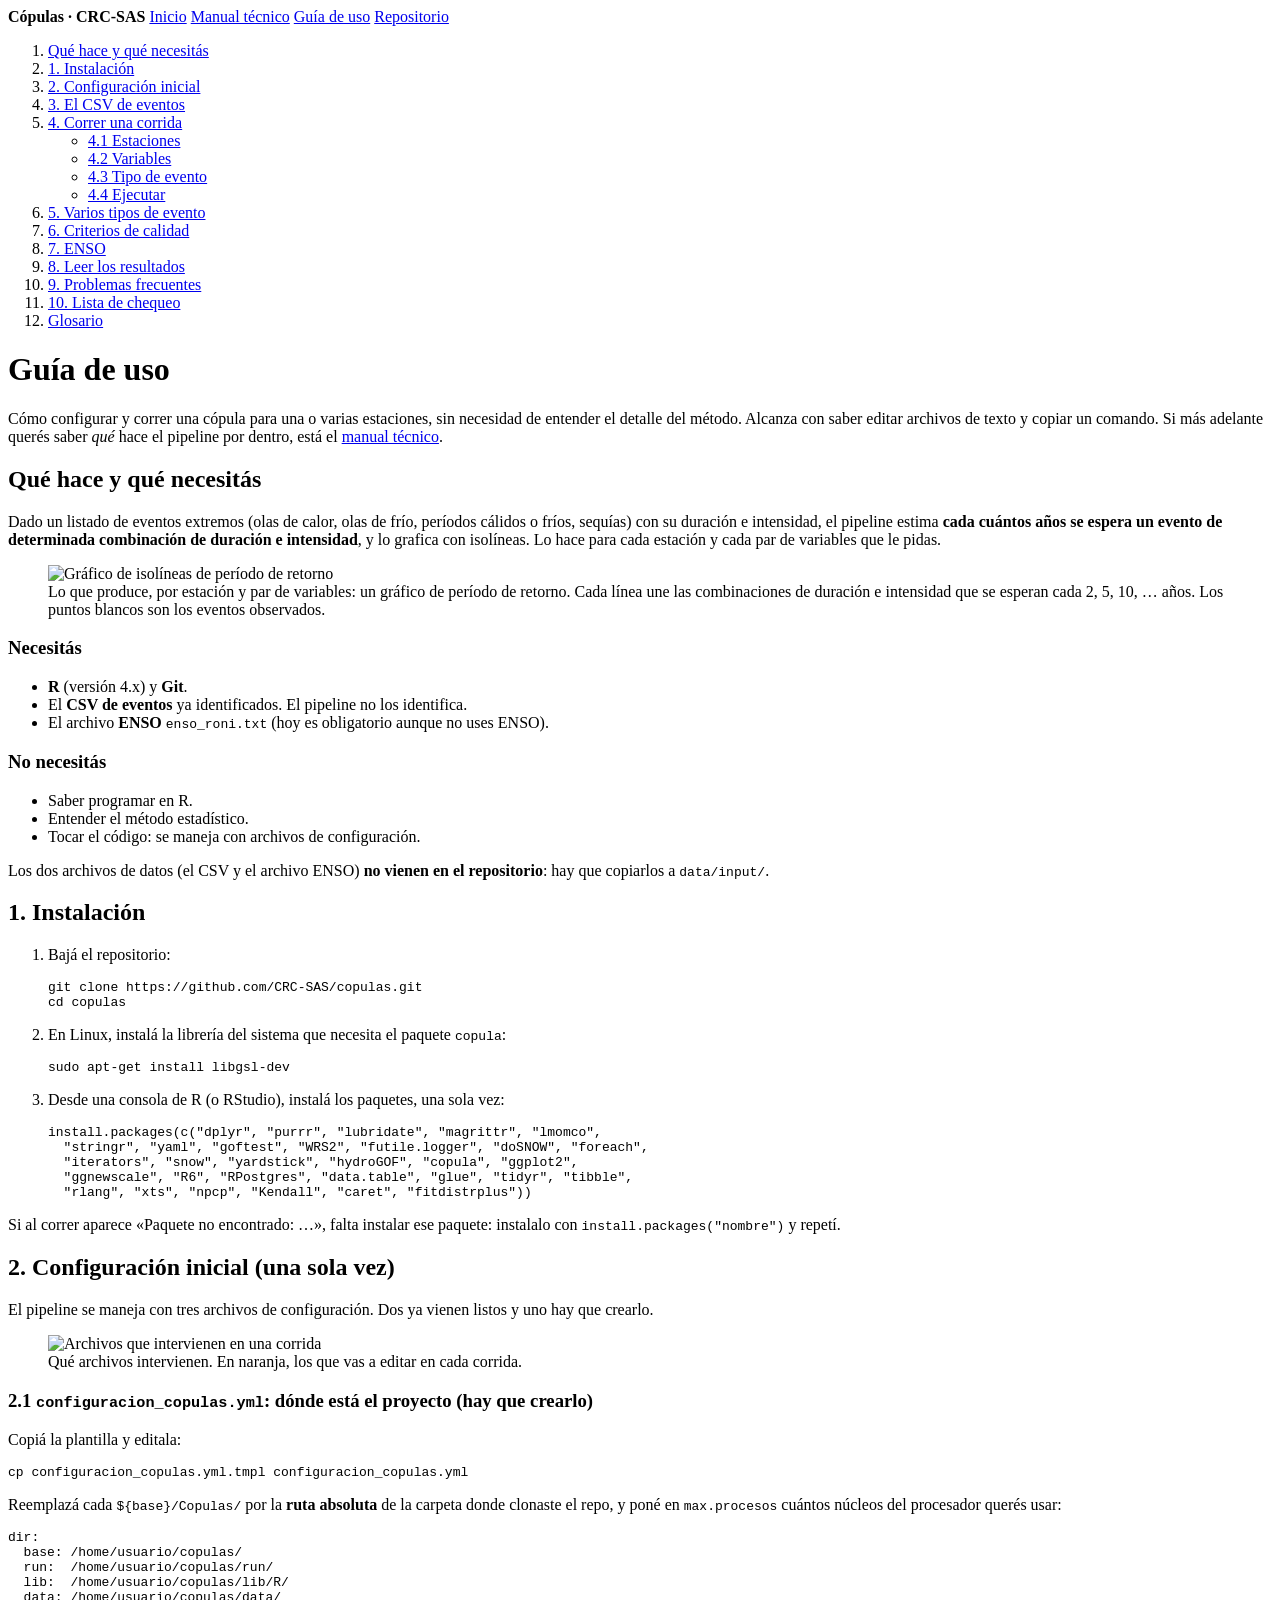
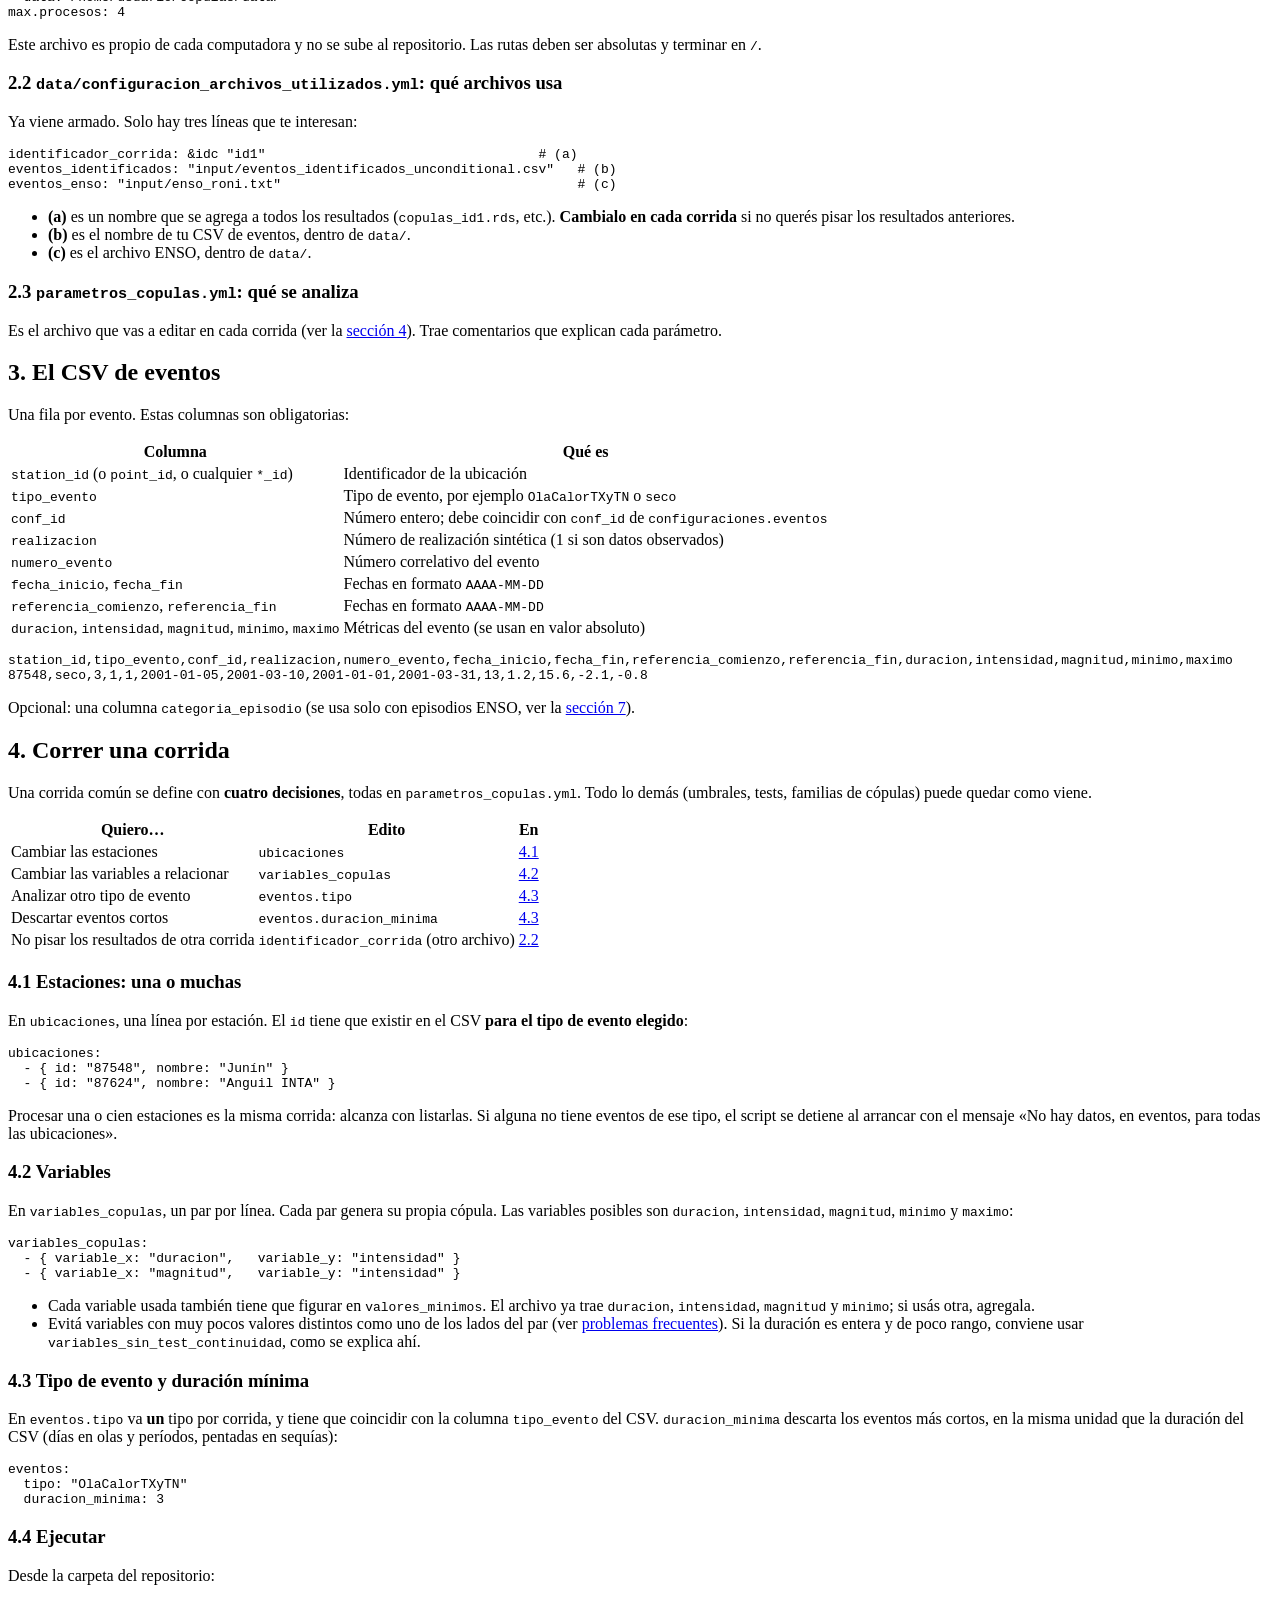
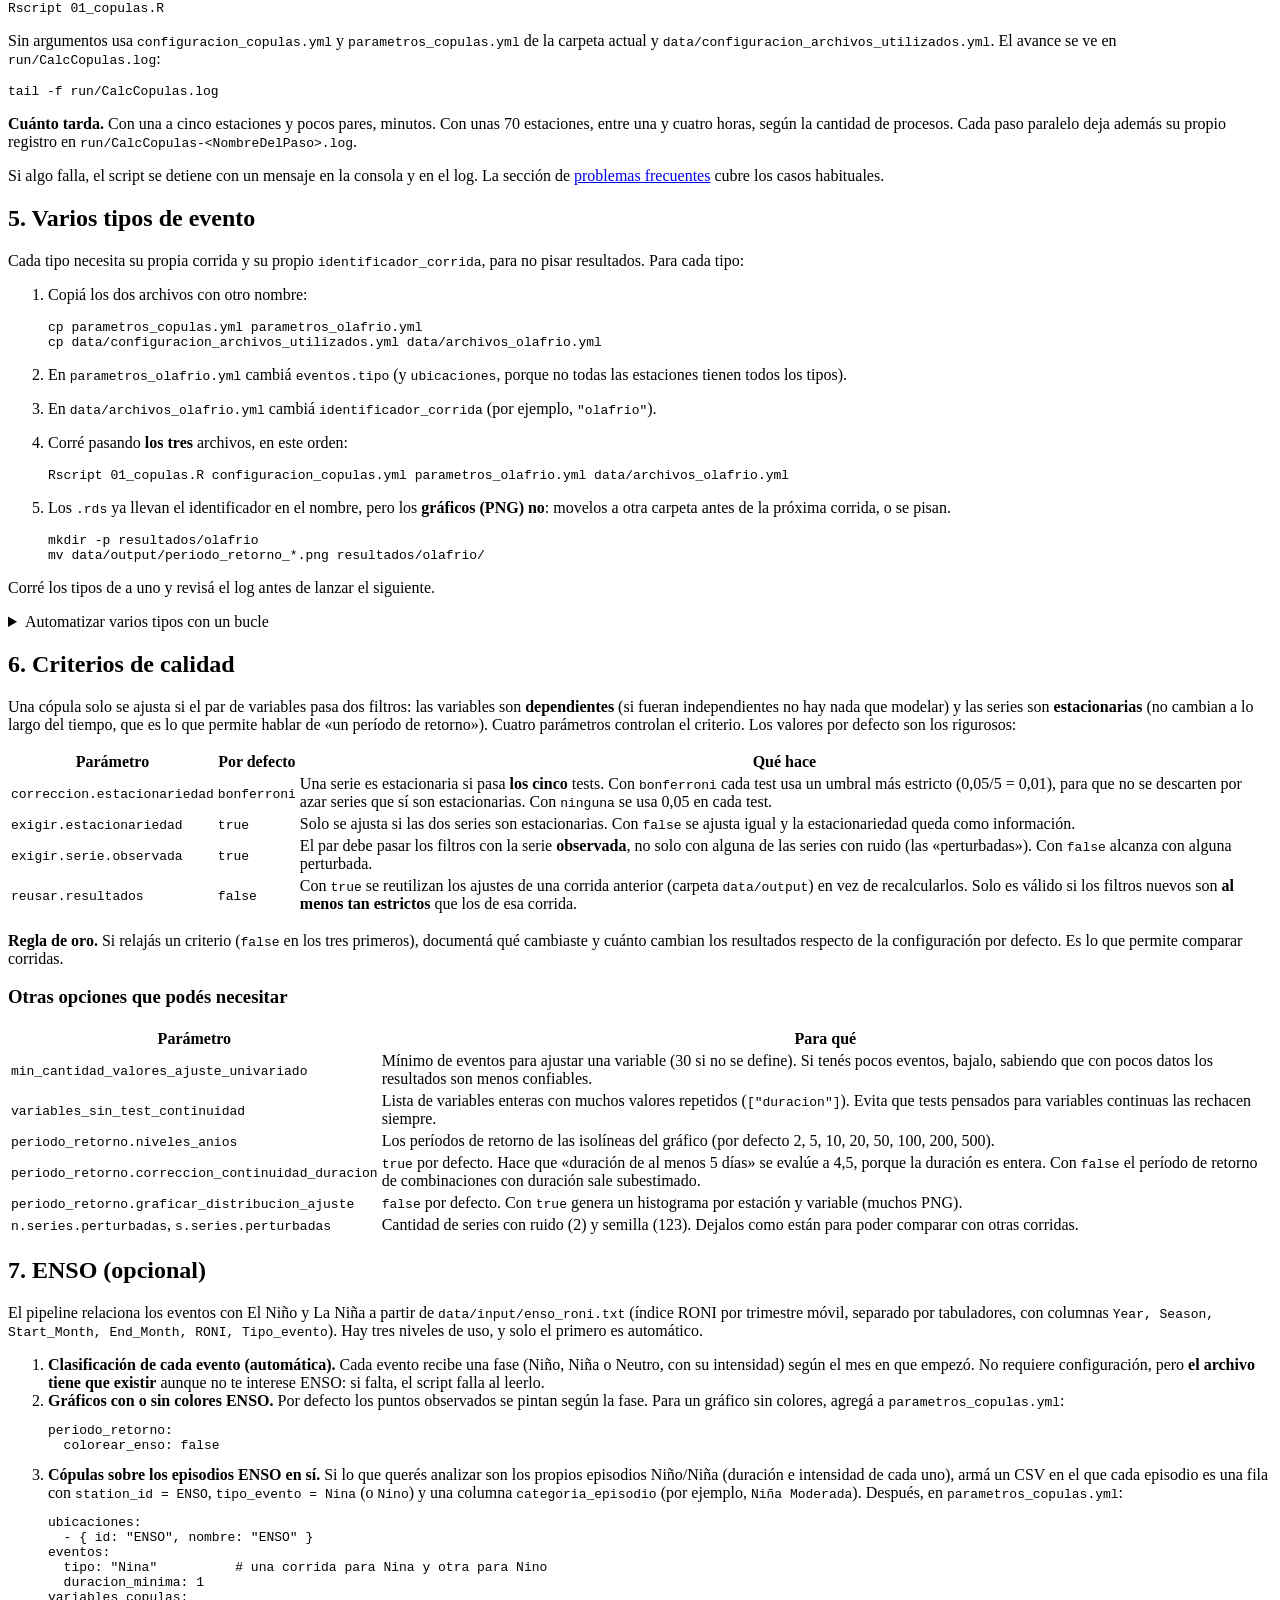
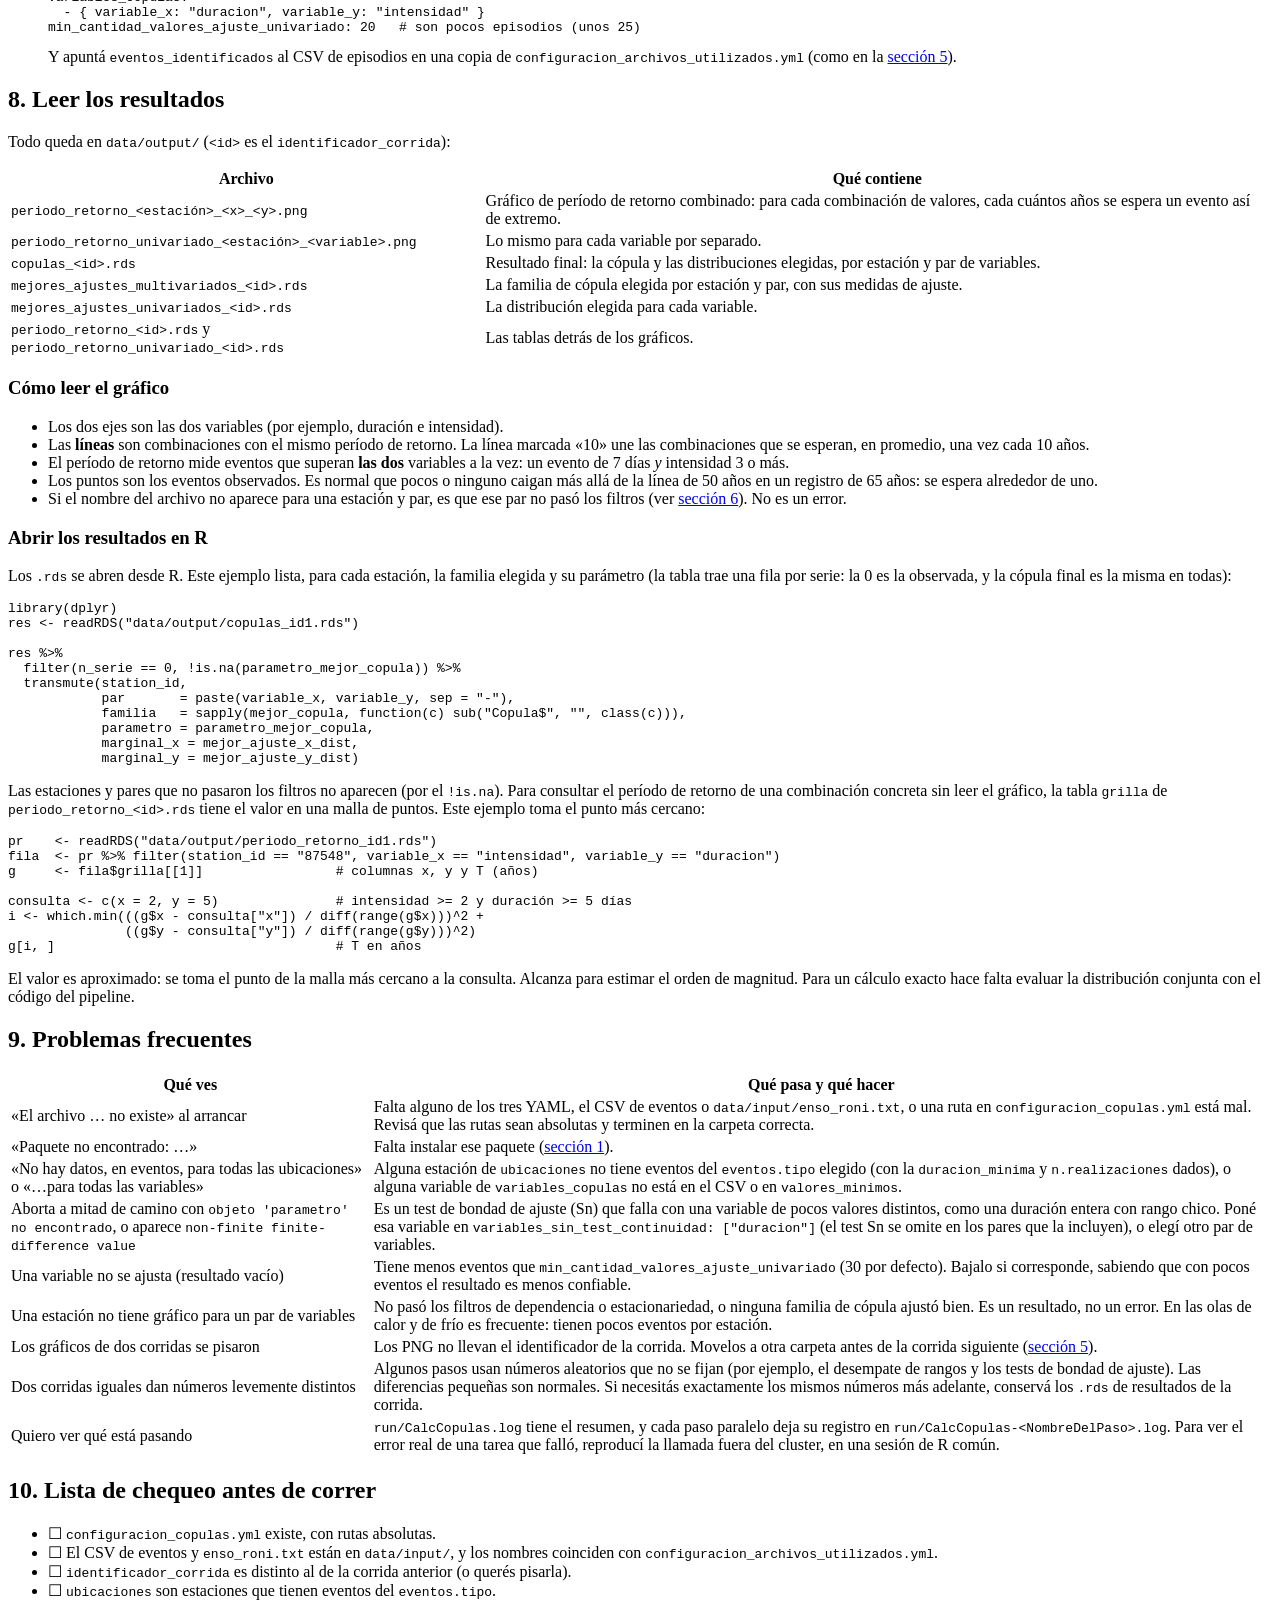
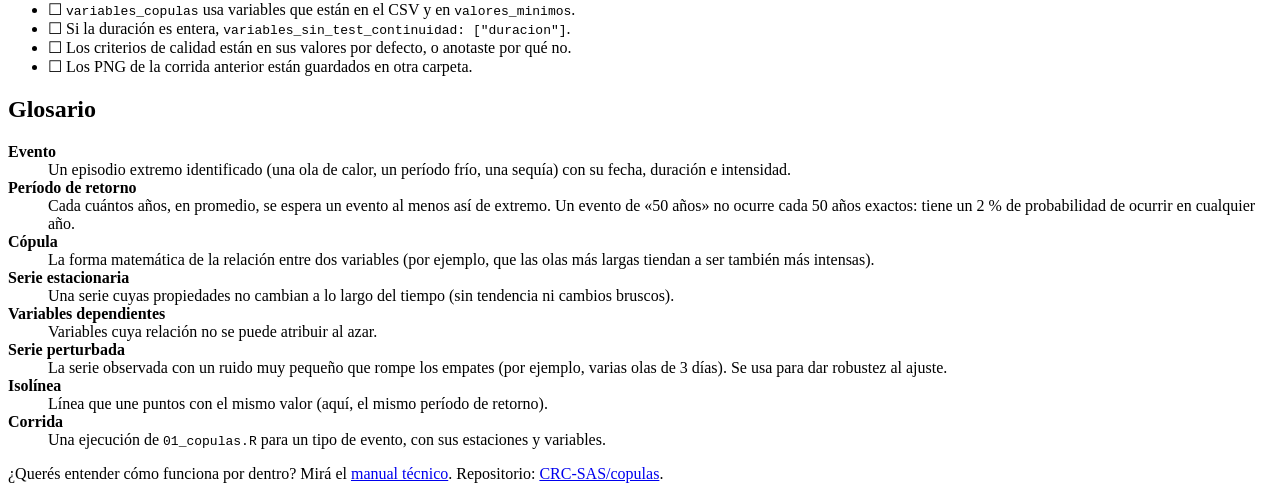
==== docs/guia_de_uso.html @ 508afa15 "docs: guia de uso para configurar y correr una copula Co-Authored-By: Claude Sonnet 5.5 <noreply@ant" ====
<!doctype html>
<html lang="es">
<head>
<meta charset="utf-8">
<meta name="viewport" content="width=device-width, initial-scale=1">
<title>Guía de uso · Cópulas para eventos extremos</title>
<link rel="stylesheet" href="assets/estilo.css">
</head>
<body>
<header class="barra"><nav>
  <strong>Cópulas · CRC-SAS</strong>
  <a href="index.html">Inicio</a>
  <a href="manual_tecnico.html">Manual técnico</a>
  <a class="activo" href="guia_de_uso.html">Guía de uso</a>
  <a href="https://github.com/CRC-SAS/copulas">Repositorio</a>
</nav></header>

<div class="pagina">
<aside class="indice"><ol>
  <li><a href="#que-hace">Qué hace y qué necesitás</a></li>
  <li><a href="#instalar">1. Instalación</a></li>
  <li><a href="#config">2. Configuración inicial</a></li>
  <li><a href="#csv">3. El CSV de eventos</a></li>
  <li><a href="#correr">4. Correr una corrida</a>
    <ul><li><a href="#estaciones">4.1 Estaciones</a></li><li><a href="#variables">4.2 Variables</a></li><li><a href="#tipo">4.3 Tipo de evento</a></li><li><a href="#ejecutar">4.4 Ejecutar</a></li></ul></li>
  <li><a href="#varios">5. Varios tipos de evento</a></li>
  <li><a href="#rigor">6. Criterios de calidad</a></li>
  <li><a href="#enso">7. ENSO</a></li>
  <li><a href="#resultados">8. Leer los resultados</a></li>
  <li><a href="#problemas">9. Problemas frecuentes</a></li>
  <li><a href="#chequeo">10. Lista de chequeo</a></li>
  <li><a href="#glosario">Glosario</a></li>
</ol></aside>

<main>
<h1>Guía de uso</h1>
<p class="lead">Cómo configurar y correr una cópula para una o varias estaciones, sin necesidad de entender el detalle del método. Alcanza con saber editar archivos de texto y copiar un comando. Si más adelante querés saber <em>qué</em> hace el pipeline por dentro, está el <a href="manual_tecnico.html">manual técnico</a>.</p>

<h2 id="que-hace">Qué hace y qué necesitás</h2>
<p>Dado un listado de eventos extremos (olas de calor, olas de frío, períodos cálidos o fríos, sequías) con su duración e intensidad, el pipeline estima <strong>cada cuántos años se espera un evento de determinada combinación de duración e intensidad</strong>, y lo grafica con isolíneas. Lo hace para cada estación y cada par de variables que le pidas.</p>
<figure>
  <img src="assets/img/caso_isolineas_calor.png" alt="Gráfico de isolíneas de período de retorno">
  <figcaption>Lo que produce, por estación y par de variables: un gráfico de período de retorno. Cada línea une las combinaciones de duración e intensidad que se esperan cada 2, 5, 10, … años. Los puntos blancos son los eventos observados.</figcaption>
</figure>

<div class="tarjetas">
  <div class="tarjeta"><h3>Necesitás</h3>
    <ul>
      <li><strong>R</strong> (versión 4.x) y <strong>Git</strong>.</li>
      <li>El <strong>CSV de eventos</strong> ya identificados. El pipeline no los identifica.</li>
      <li>El archivo <strong>ENSO</strong> <code>enso_roni.txt</code> (hoy es obligatorio aunque no uses ENSO).</li>
    </ul></div>
  <div class="tarjeta"><h3>No necesitás</h3>
    <ul>
      <li>Saber programar en R.</li>
      <li>Entender el método estadístico.</li>
      <li>Tocar el código: se maneja con archivos de configuración.</li>
    </ul></div>
</div>

<div class="nota"><p>Los dos archivos de datos (el CSV y el archivo ENSO) <strong>no vienen en el repositorio</strong>: hay que copiarlos a <code>data/input/</code>.</p></div>

<!-- ============================================================ -->
<h2 id="instalar">1. Instalación</h2>
<ol class="pasos">
  <li><p>Bajá el repositorio:</p>
<pre><code>git clone https://github.com/CRC-SAS/copulas.git
cd copulas</code></pre></li>
  <li><p>En Linux, instalá la librería del sistema que necesita el paquete <code>copula</code>:</p>
<pre><code>sudo apt-get install libgsl-dev</code></pre></li>
  <li><p>Desde una consola de R (o RStudio), instalá los paquetes, una sola vez:</p>
<pre><code>install.packages(c("dplyr", "purrr", "lubridate", "magrittr", "lmomco",
  "stringr", "yaml", "goftest", "WRS2", "futile.logger", "doSNOW", "foreach",
  "iterators", "snow", "yardstick", "hydroGOF", "copula", "ggplot2",
  "ggnewscale", "R6", "RPostgres", "data.table", "glue", "tidyr", "tibble",
  "rlang", "xts", "npcp", "Kendall", "caret", "fitdistrplus"))</code></pre></li>
</ol>
<div class="ojo"><p>Si al correr aparece «Paquete no encontrado: …», falta instalar ese paquete: instalalo con <code>install.packages("nombre")</code> y repetí.</p></div>

<!-- ============================================================ -->
<h2 id="config">2. Configuración inicial (una sola vez)</h2>
<p>El pipeline se maneja con tres archivos de configuración. Dos ya vienen listos y uno hay que crearlo.</p>
<figure>
  <img src="assets/img/configuracion_archivos.svg" alt="Archivos que intervienen en una corrida">
  <figcaption>Qué archivos intervienen. En naranja, los que vas a editar en cada corrida.</figcaption>
</figure>

<h3>2.1 <code>configuracion_copulas.yml</code>: dónde está el proyecto (hay que crearlo)</h3>
<p>Copiá la plantilla y editala:</p>
<pre><code>cp configuracion_copulas.yml.tmpl configuracion_copulas.yml</code></pre>
<p>Reemplazá cada <code>${base}/Copulas/</code> por la <strong>ruta absoluta</strong> de la carpeta donde clonaste el repo, y poné en <code>max.procesos</code> cuántos núcleos del procesador querés usar:</p>
<pre><code>dir:
  base: /home/usuario/copulas/
  run:  /home/usuario/copulas/run/
  lib:  /home/usuario/copulas/lib/R/
  data: /home/usuario/copulas/data/
max.procesos: 4</code></pre>
<p>Este archivo es propio de cada computadora y no se sube al repositorio. Las rutas deben ser absolutas y terminar en <code>/</code>.</p>

<h3>2.2 <code>data/configuracion_archivos_utilizados.yml</code>: qué archivos usa</h3>
<p>Ya viene armado. Solo hay tres líneas que te interesan:</p>
<pre><code>identificador_corrida: &amp;idc "id1"                                   # (a)
eventos_identificados: "input/eventos_identificados_unconditional.csv"   # (b)
eventos_enso: "input/enso_roni.txt"                                      # (c)</code></pre>
<ul>
  <li><strong>(a)</strong> es un nombre que se agrega a todos los resultados (<code>copulas_id1.rds</code>, etc.). <strong>Cambialo en cada corrida</strong> si no querés pisar los resultados anteriores.</li>
  <li><strong>(b)</strong> es el nombre de tu CSV de eventos, dentro de <code>data/</code>.</li>
  <li><strong>(c)</strong> es el archivo ENSO, dentro de <code>data/</code>.</li>
</ul>

<h3>2.3 <code>parametros_copulas.yml</code>: qué se analiza</h3>
<p>Es el archivo que vas a editar en cada corrida (ver la <a href="#correr">sección 4</a>). Trae comentarios que explican cada parámetro.</p>

<!-- ============================================================ -->
<h2 id="csv">3. El CSV de eventos</h2>
<p>Una fila por evento. Estas columnas son obligatorias:</p>
<table>
<tr><th>Columna</th><th>Qué es</th></tr>
<tr><td><code>station_id</code> (o <code>point_id</code>, o cualquier <code>*_id</code>)</td><td>Identificador de la ubicación</td></tr>
<tr><td><code>tipo_evento</code></td><td>Tipo de evento, por ejemplo <code>OlaCalorTXyTN</code> o <code>seco</code></td></tr>
<tr><td><code>conf_id</code></td><td>Número entero; debe coincidir con <code>conf_id</code> de <code>configuraciones.eventos</code></td></tr>
<tr><td><code>realizacion</code></td><td>Número de realización sintética (1 si son datos observados)</td></tr>
<tr><td><code>numero_evento</code></td><td>Número correlativo del evento</td></tr>
<tr><td><code>fecha_inicio</code>, <code>fecha_fin</code></td><td>Fechas en formato <code>AAAA-MM-DD</code></td></tr>
<tr><td><code>referencia_comienzo</code>, <code>referencia_fin</code></td><td>Fechas en formato <code>AAAA-MM-DD</code></td></tr>
<tr><td><code>duracion</code>, <code>intensidad</code>, <code>magnitud</code>, <code>minimo</code>, <code>maximo</code></td><td>Métricas del evento (se usan en valor absoluto)</td></tr>
</table>
<pre><code>station_id,tipo_evento,conf_id,realizacion,numero_evento,fecha_inicio,fecha_fin,referencia_comienzo,referencia_fin,duracion,intensidad,magnitud,minimo,maximo
87548,seco,3,1,1,2001-01-05,2001-03-10,2001-01-01,2001-03-31,13,1.2,15.6,-2.1,-0.8</code></pre>
<p>Opcional: una columna <code>categoria_episodio</code> (se usa solo con episodios ENSO, ver la <a href="#enso">sección 7</a>).</p>

<!-- ============================================================ -->
<h2 id="correr">4. Correr una corrida</h2>
<p>Una corrida común se define con <strong>cuatro decisiones</strong>, todas en <code>parametros_copulas.yml</code>. Todo lo demás (umbrales, tests, familias de cópulas) puede quedar como viene.</p>
<table>
<tr><th>Quiero…</th><th>Edito</th><th>En</th></tr>
<tr><td>Cambiar las estaciones</td><td><code>ubicaciones</code></td><td><a href="#estaciones">4.1</a></td></tr>
<tr><td>Cambiar las variables a relacionar</td><td><code>variables_copulas</code></td><td><a href="#variables">4.2</a></td></tr>
<tr><td>Analizar otro tipo de evento</td><td><code>eventos.tipo</code></td><td><a href="#tipo">4.3</a></td></tr>
<tr><td>Descartar eventos cortos</td><td><code>eventos.duracion_minima</code></td><td><a href="#tipo">4.3</a></td></tr>
<tr><td>No pisar los resultados de otra corrida</td><td><code>identificador_corrida</code> (otro archivo)</td><td><a href="#config">2.2</a></td></tr>
</table>

<h3 id="estaciones">4.1 Estaciones: una o muchas</h3>
<p>En <code>ubicaciones</code>, una línea por estación. El <code>id</code> tiene que existir en el CSV <strong>para el tipo de evento elegido</strong>:</p>
<pre><code>ubicaciones:
  - { id: "87548", nombre: "Junín" }
  - { id: "87624", nombre: "Anguil INTA" }</code></pre>
<p>Procesar una o cien estaciones es la misma corrida: alcanza con listarlas. Si alguna no tiene eventos de ese tipo, el script se detiene al arrancar con el mensaje «No hay datos, en eventos, para todas las ubicaciones».</p>

<h3 id="variables">4.2 Variables</h3>
<p>En <code>variables_copulas</code>, un par por línea. Cada par genera su propia cópula. Las variables posibles son <code>duracion</code>, <code>intensidad</code>, <code>magnitud</code>, <code>minimo</code> y <code>maximo</code>:</p>
<pre><code>variables_copulas:
  - { variable_x: "duracion",   variable_y: "intensidad" }
  - { variable_x: "magnitud",   variable_y: "intensidad" }</code></pre>
<ul>
  <li>Cada variable usada también tiene que figurar en <code>valores_minimos</code>. El archivo ya trae <code>duracion</code>, <code>intensidad</code>, <code>magnitud</code> y <code>minimo</code>; si usás otra, agregala.</li>
  <li>Evitá variables con muy pocos valores distintos como uno de los lados del par (ver <a href="#problemas">problemas frecuentes</a>). Si la duración es entera y de poco rango, conviene usar <code>variables_sin_test_continuidad</code>, como se explica ahí.</li>
</ul>

<h3 id="tipo">4.3 Tipo de evento y duración mínima</h3>
<p>En <code>eventos.tipo</code> va <strong>un</strong> tipo por corrida, y tiene que coincidir con la columna <code>tipo_evento</code> del CSV. <code>duracion_minima</code> descarta los eventos más cortos, en la misma unidad que la duración del CSV (días en olas y períodos, pentadas en sequías):</p>
<pre><code>eventos:
  tipo: "OlaCalorTXyTN"
  duracion_minima: 3</code></pre>

<h3 id="ejecutar">4.4 Ejecutar</h3>
<p>Desde la carpeta del repositorio:</p>
<pre><code>Rscript 01_copulas.R</code></pre>
<p>Sin argumentos usa <code>configuracion_copulas.yml</code> y <code>parametros_copulas.yml</code> de la carpeta actual y <code>data/configuracion_archivos_utilizados.yml</code>. El avance se ve en <code>run/CalcCopulas.log</code>:</p>
<pre><code>tail -f run/CalcCopulas.log</code></pre>
<div class="nota"><p><strong>Cuánto tarda.</strong> Con una a cinco estaciones y pocos pares, minutos. Con unas 70 estaciones, entre una y cuatro horas, según la cantidad de procesos. Cada paso paralelo deja además su propio registro en <code>run/CalcCopulas-&lt;NombreDelPaso&gt;.log</code>.</p></div>
<p>Si algo falla, el script se detiene con un mensaje en la consola y en el log. La sección de <a href="#problemas">problemas frecuentes</a> cubre los casos habituales.</p>

<!-- ============================================================ -->
<h2 id="varios">5. Varios tipos de evento</h2>
<p>Cada tipo necesita su propia corrida y su propio <code>identificador_corrida</code>, para no pisar resultados. Para cada tipo:</p>
<ol class="pasos">
  <li><p>Copiá los dos archivos con otro nombre:</p>
<pre><code>cp parametros_copulas.yml parametros_olafrio.yml
cp data/configuracion_archivos_utilizados.yml data/archivos_olafrio.yml</code></pre></li>
  <li><p>En <code>parametros_olafrio.yml</code> cambiá <code>eventos.tipo</code> (y <code>ubicaciones</code>, porque no todas las estaciones tienen todos los tipos).</p></li>
  <li><p>En <code>data/archivos_olafrio.yml</code> cambiá <code>identificador_corrida</code> (por ejemplo, <code>"olafrio"</code>).</p></li>
  <li><p>Corré pasando <strong>los tres</strong> archivos, en este orden:</p>
<pre><code>Rscript 01_copulas.R configuracion_copulas.yml parametros_olafrio.yml data/archivos_olafrio.yml</code></pre></li>
  <li><p>Los <code>.rds</code> ya llevan el identificador en el nombre, pero los <strong>gráficos (PNG) no</strong>: movelos a otra carpeta antes de la próxima corrida, o se pisan.</p>
<pre><code>mkdir -p resultados/olafrio
mv data/output/periodo_retorno_*.png resultados/olafrio/</code></pre></li>
</ol>
<div class="ojo"><p>Corré los tipos de a uno y revisá el log antes de lanzar el siguiente.</p></div>

<details><summary>Automatizar varios tipos con un bucle</summary>
<p>Si todos los tipos usan las mismas estaciones, se puede encadenar. Este ejemplo toma <code>parametros_copulas.yml</code> como base y cambia solo el tipo y el identificador. Probalo primero con un tipo.</p>
<pre><code>for tipo in OlaCalorTXyTN OlaFrioTXyTN; do
  idc=$(echo "$tipo" | tr 'A-Z' 'a-z')
  sed "s/^  tipo: .*/  tipo: \"$tipo\"/" parametros_copulas.yml &gt; parametros_$idc.yml
  sed "s/^identificador_corrida: &amp;idc .*/identificador_corrida: \&amp;idc \"$idc\"/" \
      data/configuracion_archivos_utilizados.yml &gt; data/archivos_$idc.yml
  Rscript 01_copulas.R configuracion_copulas.yml parametros_$idc.yml data/archivos_$idc.yml
  mkdir -p resultados/$idc
  mv data/output/periodo_retorno_*.png resultados/$idc/
done</code></pre>
</details>

<!-- ============================================================ -->
<h2 id="rigor">6. Criterios de calidad</h2>
<p>Una cópula solo se ajusta si el par de variables pasa dos filtros: las variables son <strong>dependientes</strong> (si fueran independientes no hay nada que modelar) y las series son <strong>estacionarias</strong> (no cambian a lo largo del tiempo, que es lo que permite hablar de «un período de retorno»). Cuatro parámetros controlan el criterio. Los valores por defecto son los rigurosos:</p>
<table>
<tr><th>Parámetro</th><th>Por defecto</th><th>Qué hace</th></tr>
<tr><td><code>correccion.estacionariedad</code></td><td><code>bonferroni</code></td><td>Una serie es estacionaria si pasa <strong>los cinco</strong> tests. Con <code>bonferroni</code> cada test usa un umbral más estricto (0,05/5 = 0,01), para que no se descarten por azar series que sí son estacionarias. Con <code>ninguna</code> se usa 0,05 en cada test.</td></tr>
<tr><td><code>exigir.estacionariedad</code></td><td><code>true</code></td><td>Solo se ajusta si las dos series son estacionarias. Con <code>false</code> se ajusta igual y la estacionariedad queda como información.</td></tr>
<tr><td><code>exigir.serie.observada</code></td><td><code>true</code></td><td>El par debe pasar los filtros con la serie <strong>observada</strong>, no solo con alguna de las series con ruido (las «perturbadas»). Con <code>false</code> alcanza con alguna perturbada.</td></tr>
<tr><td><code>reusar.resultados</code></td><td><code>false</code></td><td>Con <code>true</code> se reutilizan los ajustes de una corrida anterior (carpeta <code>data/output</code>) en vez de recalcularlos. Solo es válido si los filtros nuevos son <strong>al menos tan estrictos</strong> que los de esa corrida.</td></tr>
</table>
<div class="ojo"><p><strong>Regla de oro.</strong> Si relajás un criterio (<code>false</code> en los tres primeros), documentá qué cambiaste y cuánto cambian los resultados respecto de la configuración por defecto. Es lo que permite comparar corridas.</p></div>

<h3>Otras opciones que podés necesitar</h3>
<table>
<tr><th>Parámetro</th><th>Para qué</th></tr>
<tr><td><code>min_cantidad_valores_ajuste_univariado</code></td><td>Mínimo de eventos para ajustar una variable (30 si no se define). Si tenés pocos eventos, bajalo, sabiendo que con pocos datos los resultados son menos confiables.</td></tr>
<tr><td><code>variables_sin_test_continuidad</code></td><td>Lista de variables enteras con muchos valores repetidos (<code>["duracion"]</code>). Evita que tests pensados para variables continuas las rechacen siempre.</td></tr>
<tr><td><code>periodo_retorno.niveles_anios</code></td><td>Los períodos de retorno de las isolíneas del gráfico (por defecto 2, 5, 10, 20, 50, 100, 200, 500).</td></tr>
<tr><td><code>periodo_retorno.correccion_continuidad_duracion</code></td><td><code>true</code> por defecto. Hace que «duración de al menos 5 días» se evalúe a 4,5, porque la duración es entera. Con <code>false</code> el período de retorno de combinaciones con duración sale subestimado.</td></tr>
<tr><td><code>periodo_retorno.graficar_distribucion_ajuste</code></td><td><code>false</code> por defecto. Con <code>true</code> genera un histograma por estación y variable (muchos PNG).</td></tr>
<tr><td><code>n.series.perturbadas</code>, <code>s.series.perturbadas</code></td><td>Cantidad de series con ruido (2) y semilla (123). Dejalos como están para poder comparar con otras corridas.</td></tr>
</table>

<!-- ============================================================ -->
<h2 id="enso">7. ENSO (opcional)</h2>
<p>El pipeline relaciona los eventos con El Niño y La Niña a partir de <code>data/input/enso_roni.txt</code> (índice RONI por trimestre móvil, separado por tabuladores, con columnas <code>Year, Season, Start_Month, End_Month, RONI, Tipo_evento</code>). Hay tres niveles de uso, y solo el primero es automático.</p>
<ol>
  <li><strong>Clasificación de cada evento (automática).</strong> Cada evento recibe una fase (Niño, Niña o Neutro, con su intensidad) según el mes en que empezó. No requiere configuración, pero <strong>el archivo tiene que existir</strong> aunque no te interese ENSO: si falta, el script falla al leerlo.</li>
  <li><strong>Gráficos con o sin colores ENSO.</strong> Por defecto los puntos observados se pintan según la fase. Para un gráfico sin colores, agregá a <code>parametros_copulas.yml</code>:
<pre><code>periodo_retorno:
  colorear_enso: false</code></pre></li>
  <li><strong>Cópulas sobre los episodios ENSO en sí.</strong> Si lo que querés analizar son los propios episodios Niño/Niña (duración e intensidad de cada uno), armá un CSV en el que cada episodio es una fila con <code>station_id = ENSO</code>, <code>tipo_evento = Nina</code> (o <code>Nino</code>) y una columna <code>categoria_episodio</code> (por ejemplo, <code>Niña Moderada</code>). Después, en <code>parametros_copulas.yml</code>:
<pre><code>ubicaciones:
  - { id: "ENSO", nombre: "ENSO" }
eventos:
  tipo: "Nina"          # una corrida para Nina y otra para Nino
  duracion_minima: 1
variables_copulas:
  - { variable_x: "duracion", variable_y: "intensidad" }
min_cantidad_valores_ajuste_univariado: 20   # son pocos episodios (unos 25)</code></pre>
  Y apuntá <code>eventos_identificados</code> al CSV de episodios en una copia de <code>configuracion_archivos_utilizados.yml</code> (como en la <a href="#varios">sección 5</a>).</li>
</ol>

<!-- ============================================================ -->
<h2 id="resultados">8. Leer los resultados</h2>
<p>Todo queda en <code>data/output/</code> (<code>&lt;id&gt;</code> es el <code>identificador_corrida</code>):</p>
<table>
<tr><th>Archivo</th><th>Qué contiene</th></tr>
<tr><td><code>periodo_retorno_&lt;estación&gt;_&lt;x&gt;_&lt;y&gt;.png</code></td><td>Gráfico de período de retorno combinado: para cada combinación de valores, cada cuántos años se espera un evento así de extremo.</td></tr>
<tr><td><code>periodo_retorno_univariado_&lt;estación&gt;_&lt;variable&gt;.png</code></td><td>Lo mismo para cada variable por separado.</td></tr>
<tr><td><code>copulas_&lt;id&gt;.rds</code></td><td>Resultado final: la cópula y las distribuciones elegidas, por estación y par de variables.</td></tr>
<tr><td><code>mejores_ajustes_multivariados_&lt;id&gt;.rds</code></td><td>La familia de cópula elegida por estación y par, con sus medidas de ajuste.</td></tr>
<tr><td><code>mejores_ajustes_univariados_&lt;id&gt;.rds</code></td><td>La distribución elegida para cada variable.</td></tr>
<tr><td><code>periodo_retorno_&lt;id&gt;.rds</code> y <code>periodo_retorno_univariado_&lt;id&gt;.rds</code></td><td>Las tablas detrás de los gráficos.</td></tr>
</table>

<h3>Cómo leer el gráfico</h3>
<ul>
  <li>Los dos ejes son las dos variables (por ejemplo, duración e intensidad).</li>
  <li>Las <strong>líneas</strong> son combinaciones con el mismo período de retorno. La línea marcada «10» une las combinaciones que se esperan, en promedio, una vez cada 10 años.</li>
  <li>El período de retorno mide eventos que superan <strong>las dos</strong> variables a la vez: un evento de 7 días <em>y</em> intensidad 3 o más.</li>
  <li>Los puntos son los eventos observados. Es normal que pocos o ninguno caigan más allá de la línea de 50 años en un registro de 65 años: se espera alrededor de uno.</li>
  <li>Si el nombre del archivo no aparece para una estación y par, es que ese par no pasó los filtros (ver <a href="#rigor">sección 6</a>). No es un error.</li>
</ul>

<h3>Abrir los resultados en R</h3>
<p>Los <code>.rds</code> se abren desde R. Este ejemplo lista, para cada estación, la familia elegida y su parámetro (la tabla trae una fila por serie: la 0 es la observada, y la cópula final es la misma en todas):</p>
<pre><code>library(dplyr)
res &lt;- readRDS("data/output/copulas_id1.rds")

res %&gt;%
  filter(n_serie == 0, !is.na(parametro_mejor_copula)) %&gt;%
  transmute(station_id,
            par       = paste(variable_x, variable_y, sep = "-"),
            familia   = sapply(mejor_copula, function(c) sub("Copula$", "", class(c))),
            parametro = parametro_mejor_copula,
            marginal_x = mejor_ajuste_x_dist,
            marginal_y = mejor_ajuste_y_dist)</code></pre>
<p>Las estaciones y pares que no pasaron los filtros no aparecen (por el <code>!is.na</code>). Para consultar el período de retorno de una combinación concreta sin leer el gráfico, la tabla <code>grilla</code> de <code>periodo_retorno_&lt;id&gt;.rds</code> tiene el valor en una malla de puntos. Este ejemplo toma el punto más cercano:</p>
<pre><code>pr    &lt;- readRDS("data/output/periodo_retorno_id1.rds")
fila  &lt;- pr %&gt;% filter(station_id == "87548", variable_x == "intensidad", variable_y == "duracion")
g     &lt;- fila$grilla[[1]]                 # columnas x, y y T (años)

consulta &lt;- c(x = 2, y = 5)               # intensidad &gt;= 2 y duración &gt;= 5 días
i &lt;- which.min(((g$x - consulta["x"]) / diff(range(g$x)))^2 +
               ((g$y - consulta["y"]) / diff(range(g$y)))^2)
g[i, ]                                    # T en años</code></pre>
<div class="nota"><p>El valor es aproximado: se toma el punto de la malla más cercano a la consulta. Alcanza para estimar el orden de magnitud. Para un cálculo exacto hace falta evaluar la distribución conjunta con el código del pipeline.</p></div>

<!-- ============================================================ -->
<h2 id="problemas">9. Problemas frecuentes</h2>
<table>
<tr><th>Qué ves</th><th>Qué pasa y qué hacer</th></tr>
<tr><td>«El archivo … no existe» al arrancar</td><td>Falta alguno de los tres YAML, el CSV de eventos o <code>data/input/enso_roni.txt</code>, o una ruta en <code>configuracion_copulas.yml</code> está mal. Revisá que las rutas sean absolutas y terminen en la carpeta correcta.</td></tr>
<tr><td>«Paquete no encontrado: …»</td><td>Falta instalar ese paquete (<a href="#instalar">sección 1</a>).</td></tr>
<tr><td>«No hay datos, en eventos, para todas las ubicaciones» o «…para todas las variables»</td><td>Alguna estación de <code>ubicaciones</code> no tiene eventos del <code>eventos.tipo</code> elegido (con la <code>duracion_minima</code> y <code>n.realizaciones</code> dados), o alguna variable de <code>variables_copulas</code> no está en el CSV o en <code>valores_minimos</code>.</td></tr>
<tr><td>Aborta a mitad de camino con <code>objeto 'parametro' no encontrado</code>, o aparece <code>non-finite finite-difference value</code></td><td>Es un test de bondad de ajuste (Sn) que falla con una variable de pocos valores distintos, como una duración entera con rango chico. Poné esa variable en <code>variables_sin_test_continuidad: ["duracion"]</code> (el test Sn se omite en los pares que la incluyen), o elegí otro par de variables.</td></tr>
<tr><td>Una variable no se ajusta (resultado vacío)</td><td>Tiene menos eventos que <code>min_cantidad_valores_ajuste_univariado</code> (30 por defecto). Bajalo si corresponde, sabiendo que con pocos eventos el resultado es menos confiable.</td></tr>
<tr><td>Una estación no tiene gráfico para un par de variables</td><td>No pasó los filtros de dependencia o estacionariedad, o ninguna familia de cópula ajustó bien. Es un resultado, no un error. En las olas de calor y de frío es frecuente: tienen pocos eventos por estación.</td></tr>
<tr><td>Los gráficos de dos corridas se pisaron</td><td>Los PNG no llevan el identificador de la corrida. Movelos a otra carpeta antes de la corrida siguiente (<a href="#varios">sección 5</a>).</td></tr>
<tr><td>Dos corridas iguales dan números levemente distintos</td><td>Algunos pasos usan números aleatorios que no se fijan (por ejemplo, el desempate de rangos y los tests de bondad de ajuste). Las diferencias pequeñas son normales. Si necesitás exactamente los mismos números más adelante, conservá los <code>.rds</code> de resultados de la corrida.</td></tr>
<tr><td>Quiero ver qué está pasando</td><td><code>run/CalcCopulas.log</code> tiene el resumen, y cada paso paralelo deja su registro en <code>run/CalcCopulas-&lt;NombreDelPaso&gt;.log</code>. Para ver el error real de una tarea que falló, reproducí la llamada fuera del cluster, en una sesión de R común.</td></tr>
</table>

<!-- ============================================================ -->
<h2 id="chequeo">10. Lista de chequeo antes de correr</h2>
<ul>
  <li>☐ <code>configuracion_copulas.yml</code> existe, con rutas absolutas.</li>
  <li>☐ El CSV de eventos y <code>enso_roni.txt</code> están en <code>data/input/</code>, y los nombres coinciden con <code>configuracion_archivos_utilizados.yml</code>.</li>
  <li>☐ <code>identificador_corrida</code> es distinto al de la corrida anterior (o querés pisarla).</li>
  <li>☐ <code>ubicaciones</code> son estaciones que tienen eventos del <code>eventos.tipo</code>.</li>
  <li>☐ <code>variables_copulas</code> usa variables que están en el CSV y en <code>valores_minimos</code>.</li>
  <li>☐ Si la duración es entera, <code>variables_sin_test_continuidad: ["duracion"]</code>.</li>
  <li>☐ Los criterios de calidad están en sus valores por defecto, o anotaste por qué no.</li>
  <li>☐ Los PNG de la corrida anterior están guardados en otra carpeta.</li>
</ul>

<!-- ============================================================ -->
<h2 id="glosario">Glosario</h2>
<dl>
  <dt><strong>Evento</strong></dt><dd>Un episodio extremo identificado (una ola de calor, un período frío, una sequía) con su fecha, duración e intensidad.</dd>
  <dt><strong>Período de retorno</strong></dt><dd>Cada cuántos años, en promedio, se espera un evento al menos así de extremo. Un evento de «50 años» no ocurre cada 50 años exactos: tiene un 2 % de probabilidad de ocurrir en cualquier año.</dd>
  <dt><strong>Cópula</strong></dt><dd>La forma matemática de la relación entre dos variables (por ejemplo, que las olas más largas tiendan a ser también más intensas).</dd>
  <dt><strong>Serie estacionaria</strong></dt><dd>Una serie cuyas propiedades no cambian a lo largo del tiempo (sin tendencia ni cambios bruscos).</dd>
  <dt><strong>Variables dependientes</strong></dt><dd>Variables cuya relación no se puede atribuir al azar.</dd>
  <dt><strong>Serie perturbada</strong></dt><dd>La serie observada con un ruido muy pequeño que rompe los empates (por ejemplo, varias olas de 3 días). Se usa para dar robustez al ajuste.</dd>
  <dt><strong>Isolínea</strong></dt><dd>Línea que une puntos con el mismo valor (aquí, el mismo período de retorno).</dd>
  <dt><strong>Corrida</strong></dt><dd>Una ejecución de <code>01_copulas.R</code> para un tipo de evento, con sus estaciones y variables.</dd>
</dl>

<p class="pie">¿Querés entender cómo funciona por dentro? Mirá el <a href="manual_tecnico.html">manual técnico</a>. Repositorio: <a href="https://github.com/CRC-SAS/copulas">CRC-SAS/copulas</a>.</p>
</main>
</div>
</body>
</html>
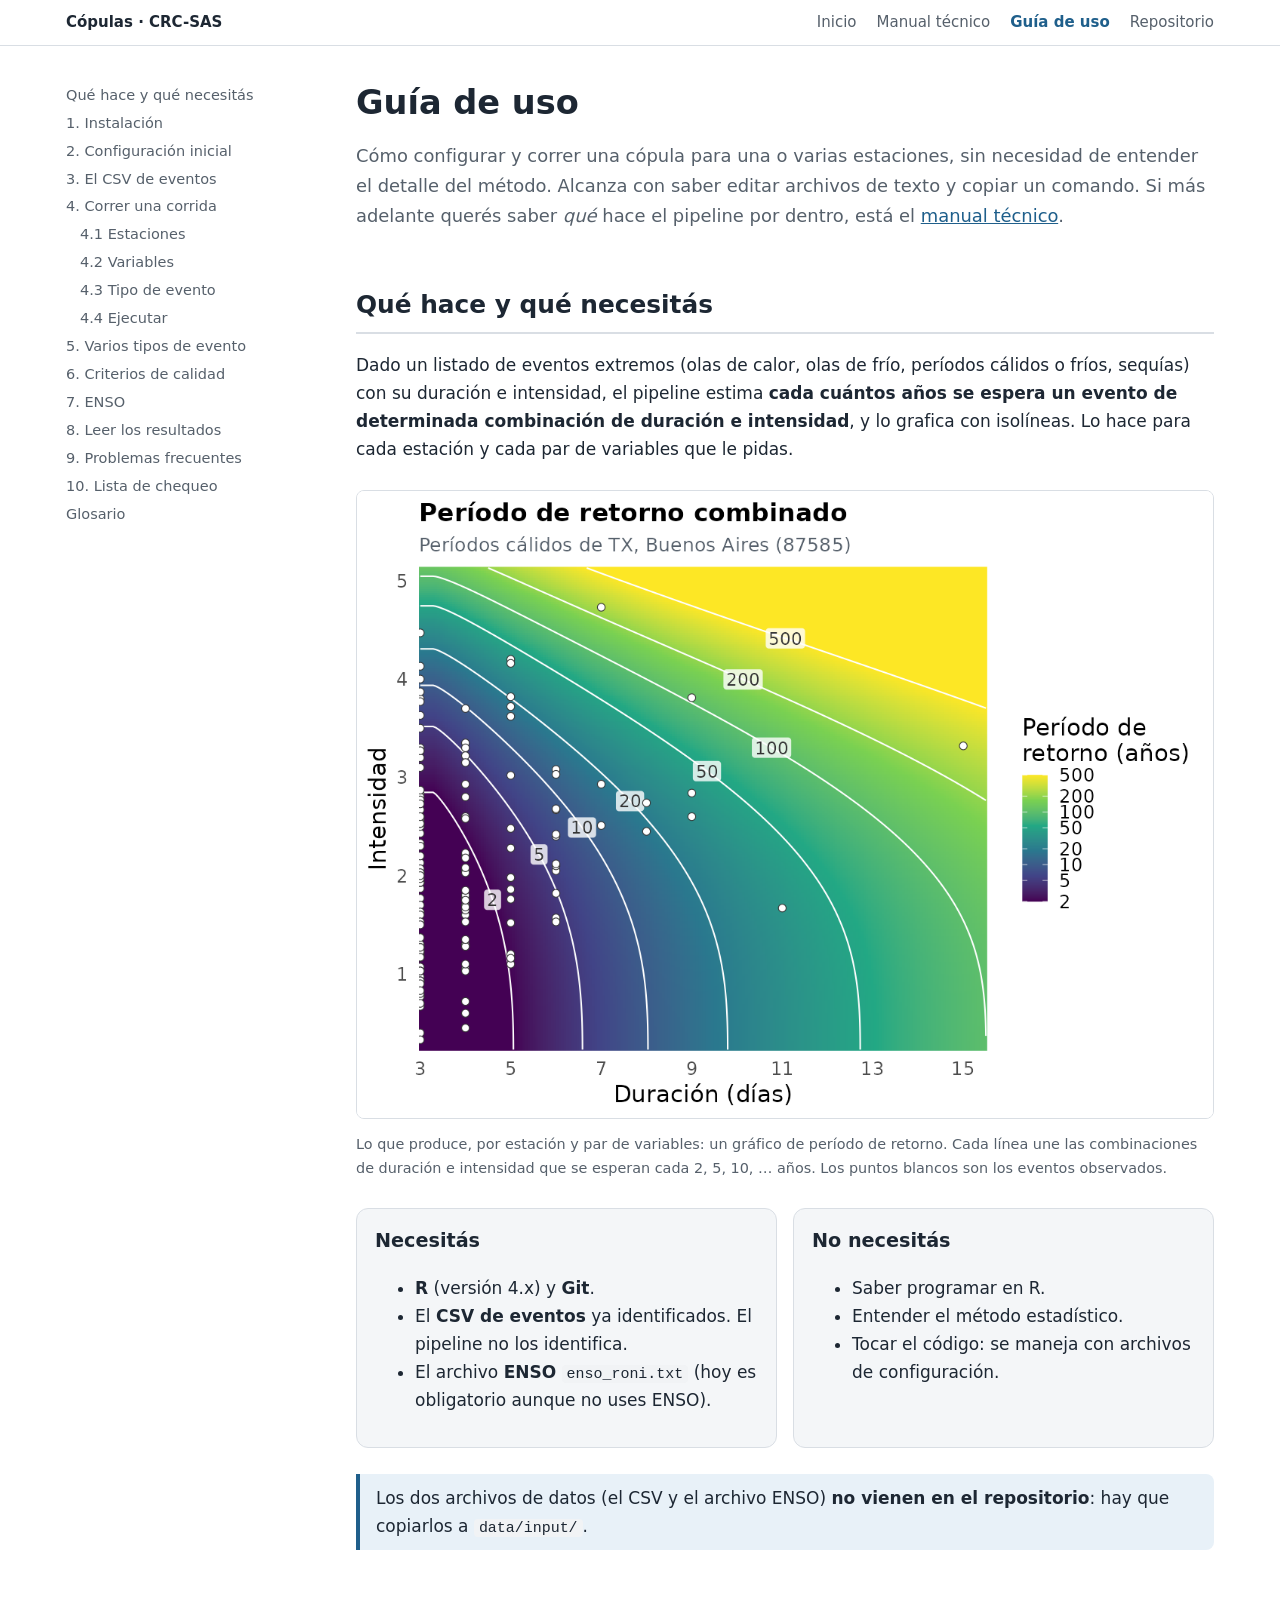
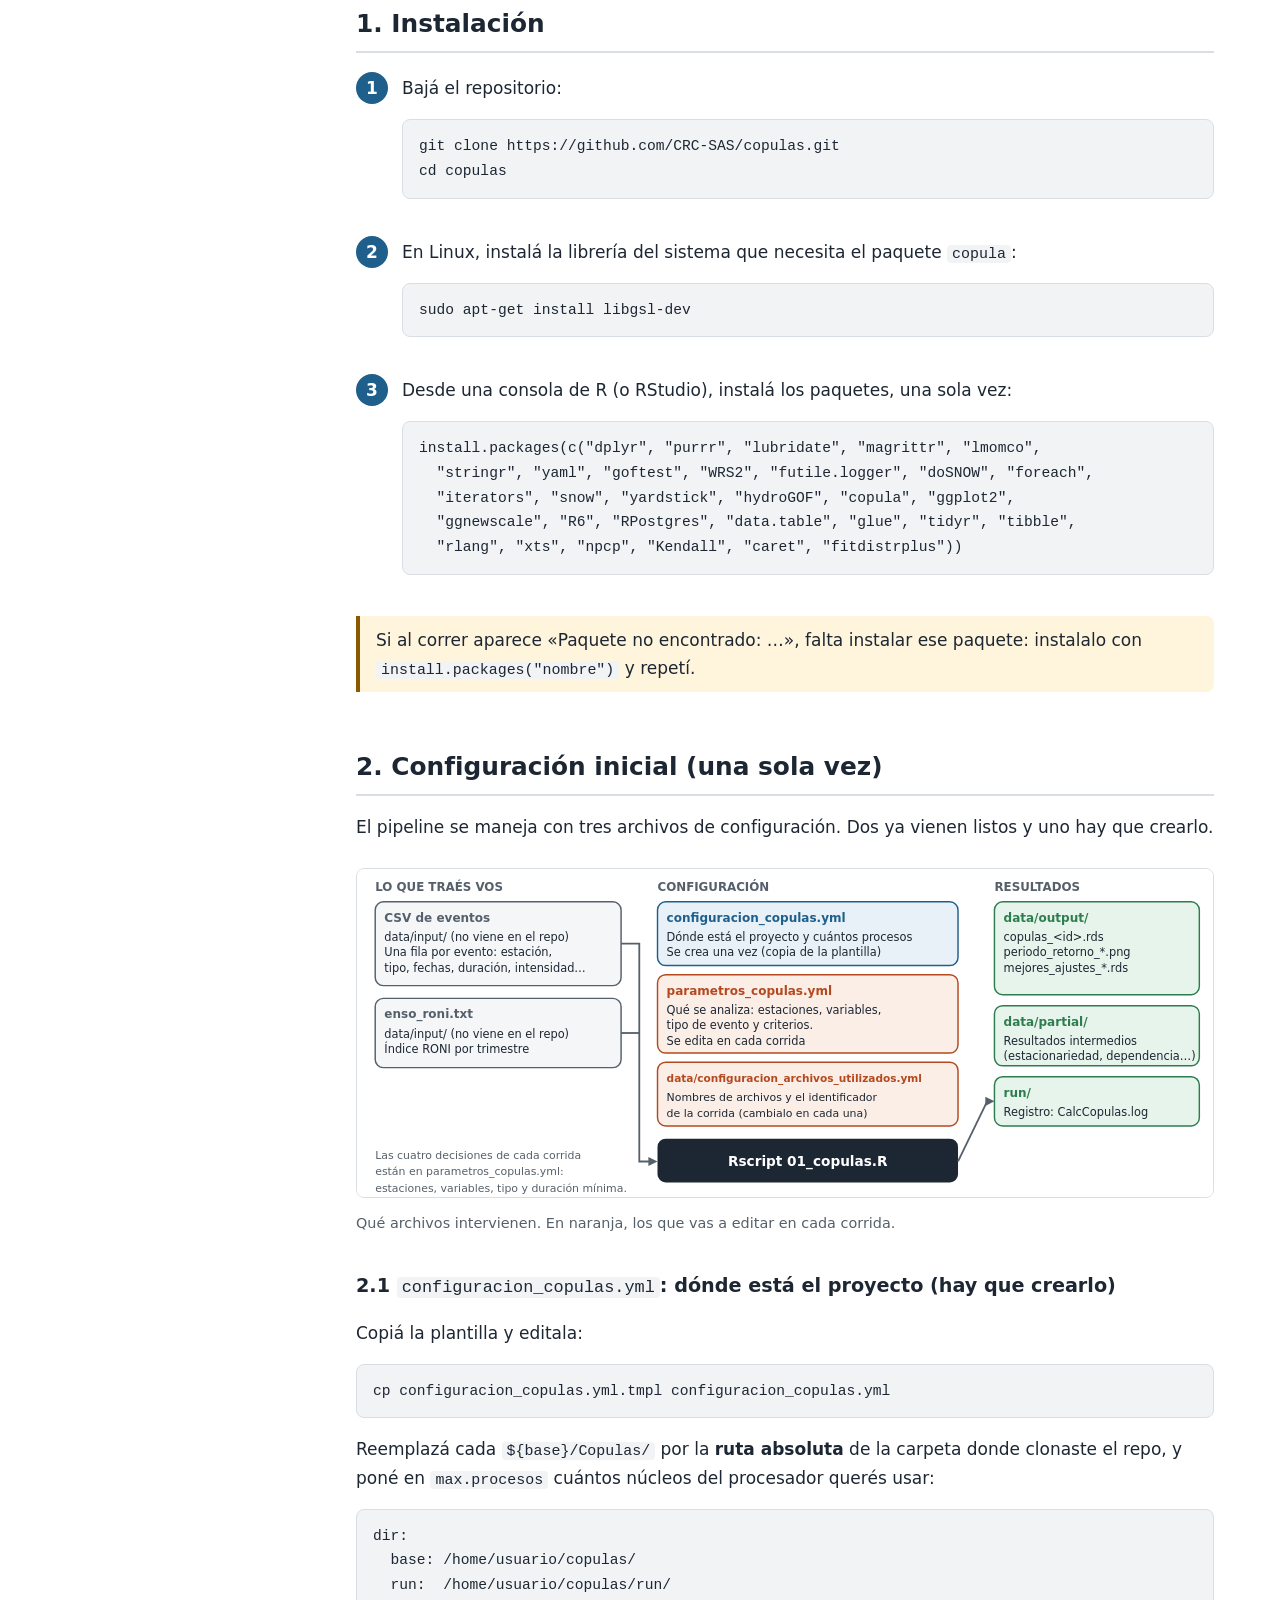
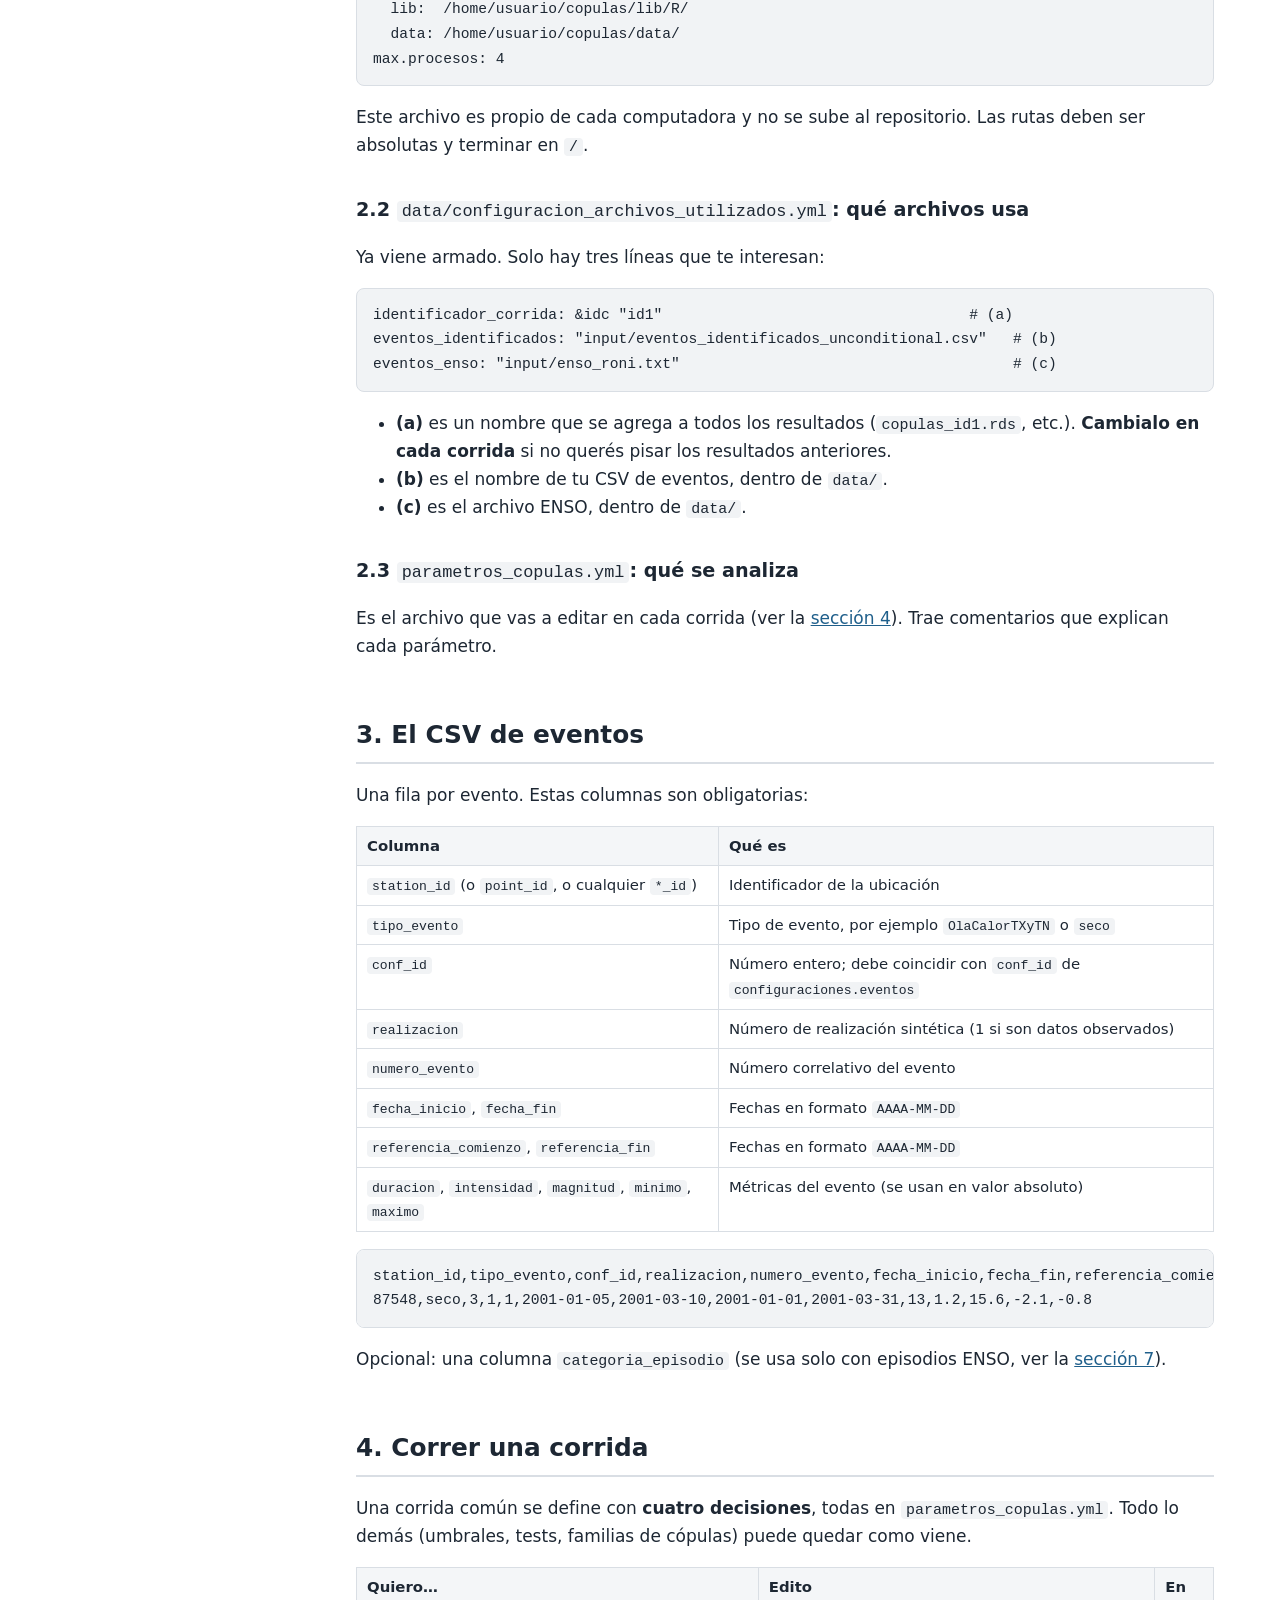
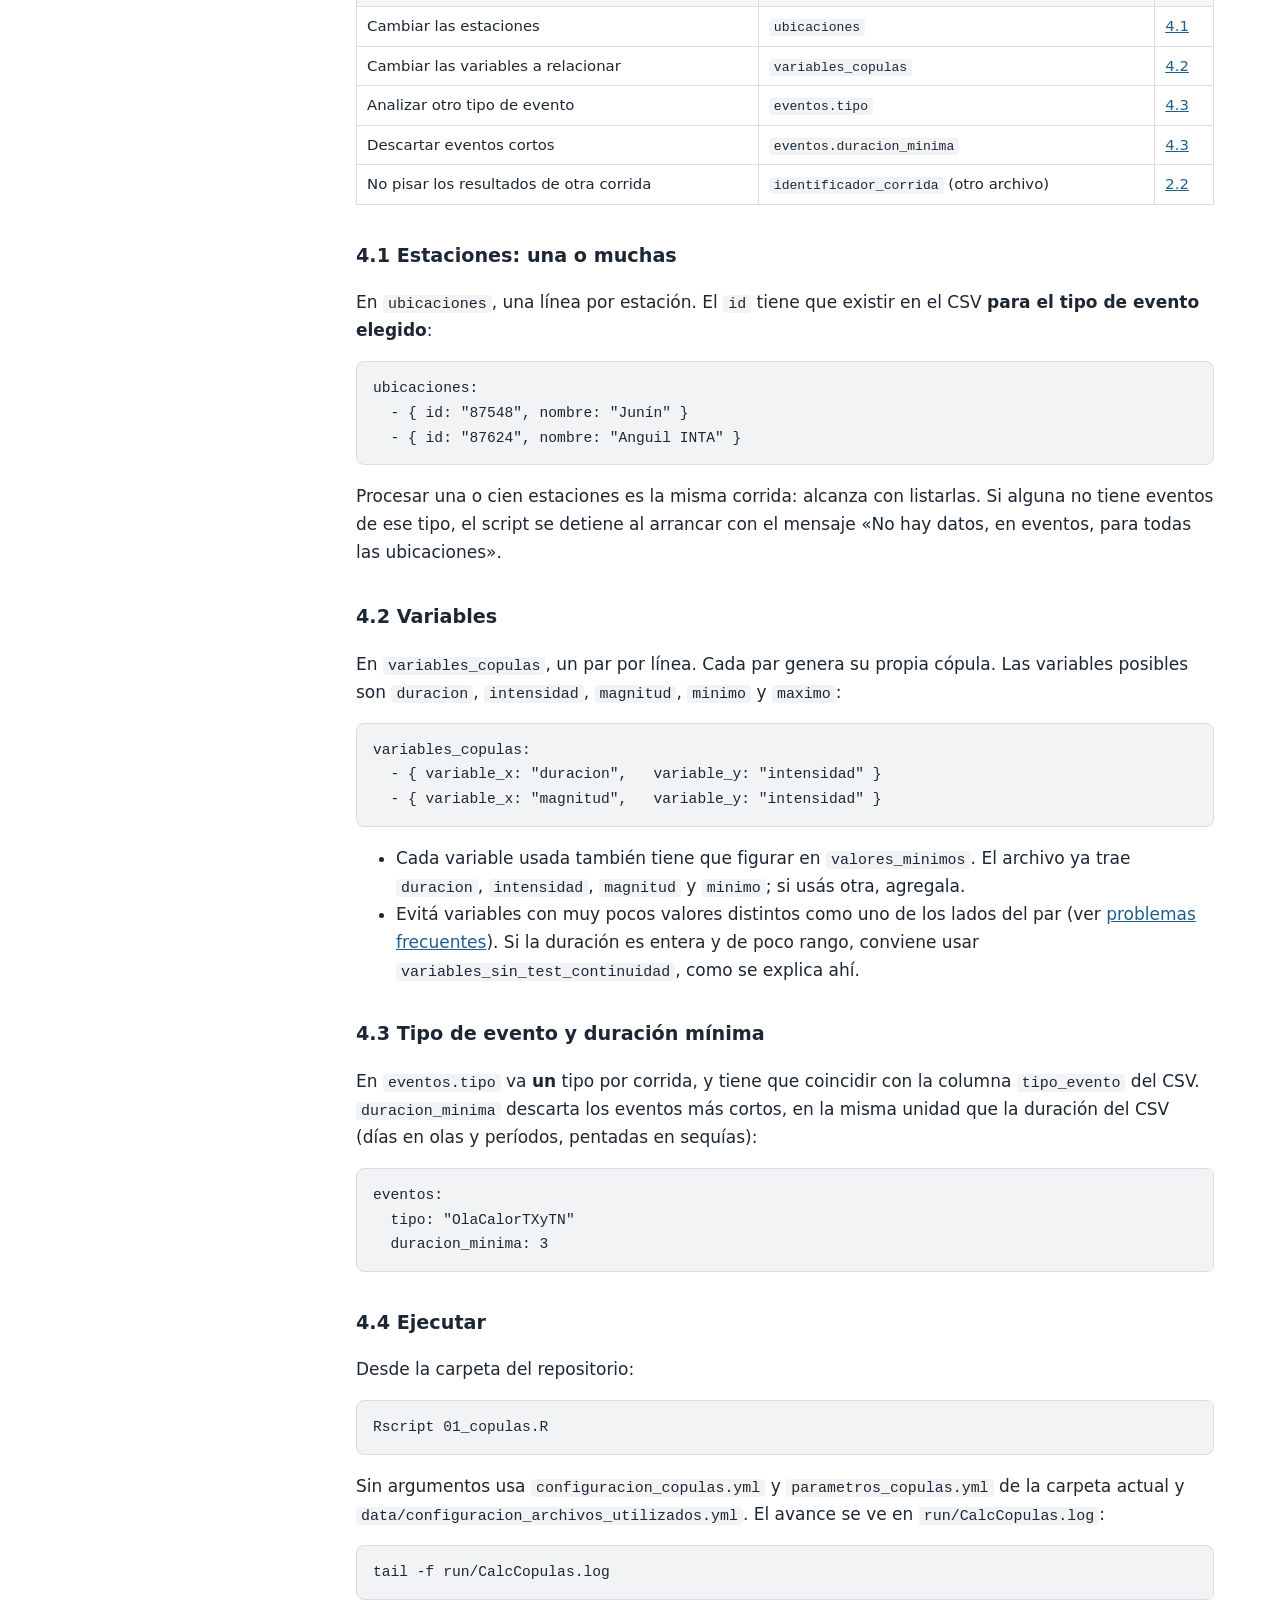
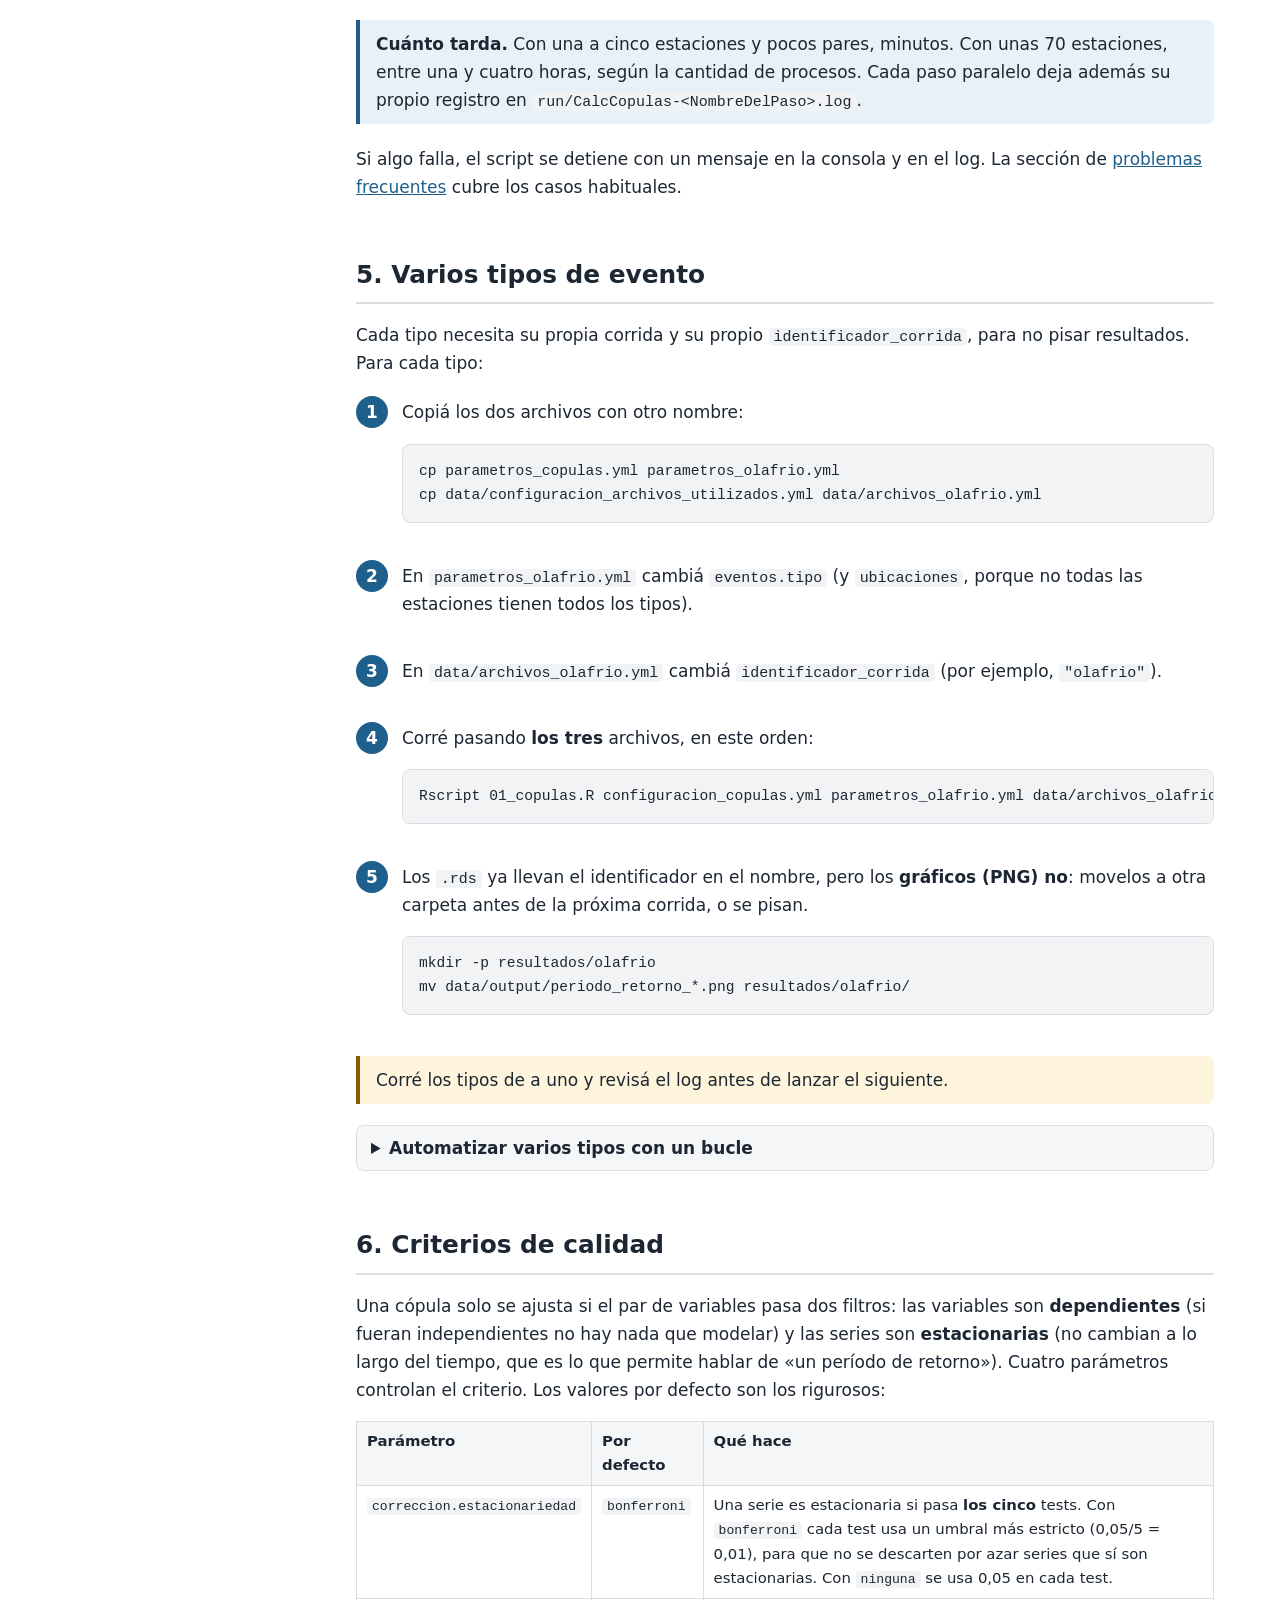
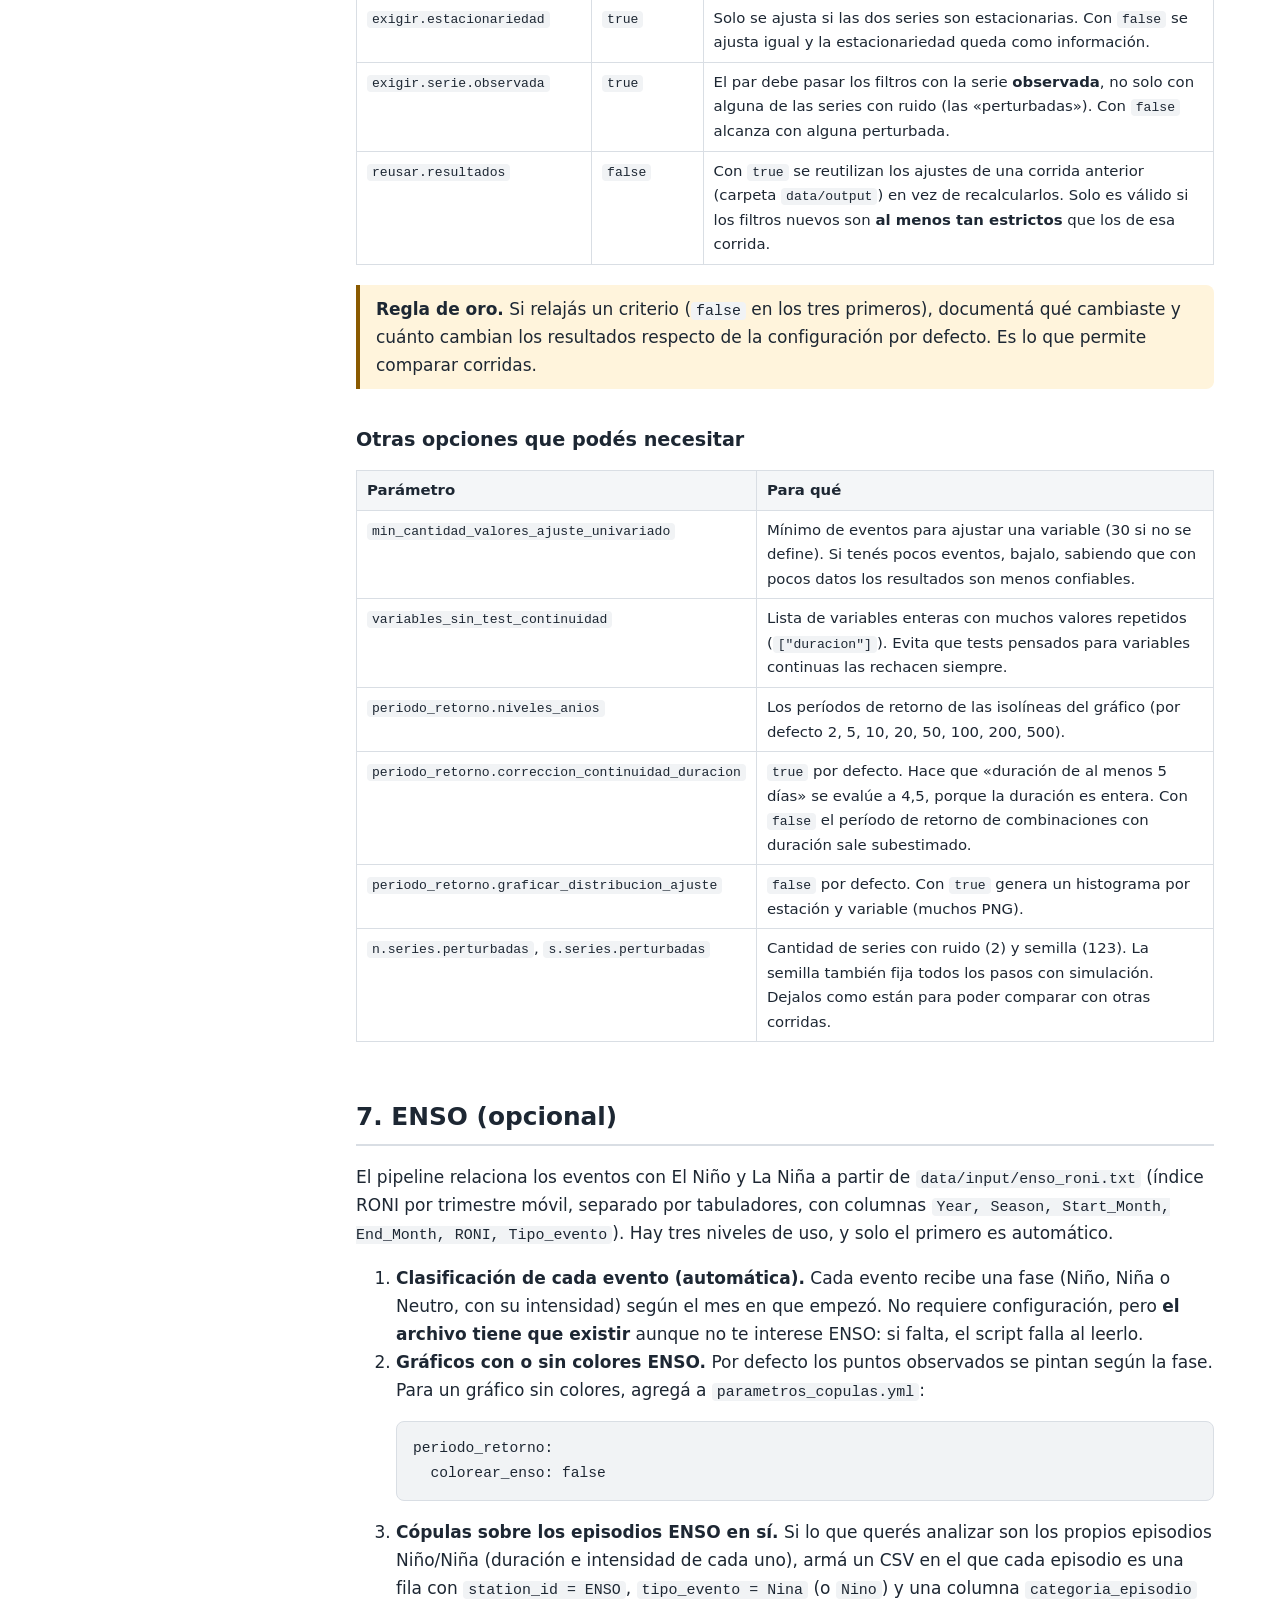
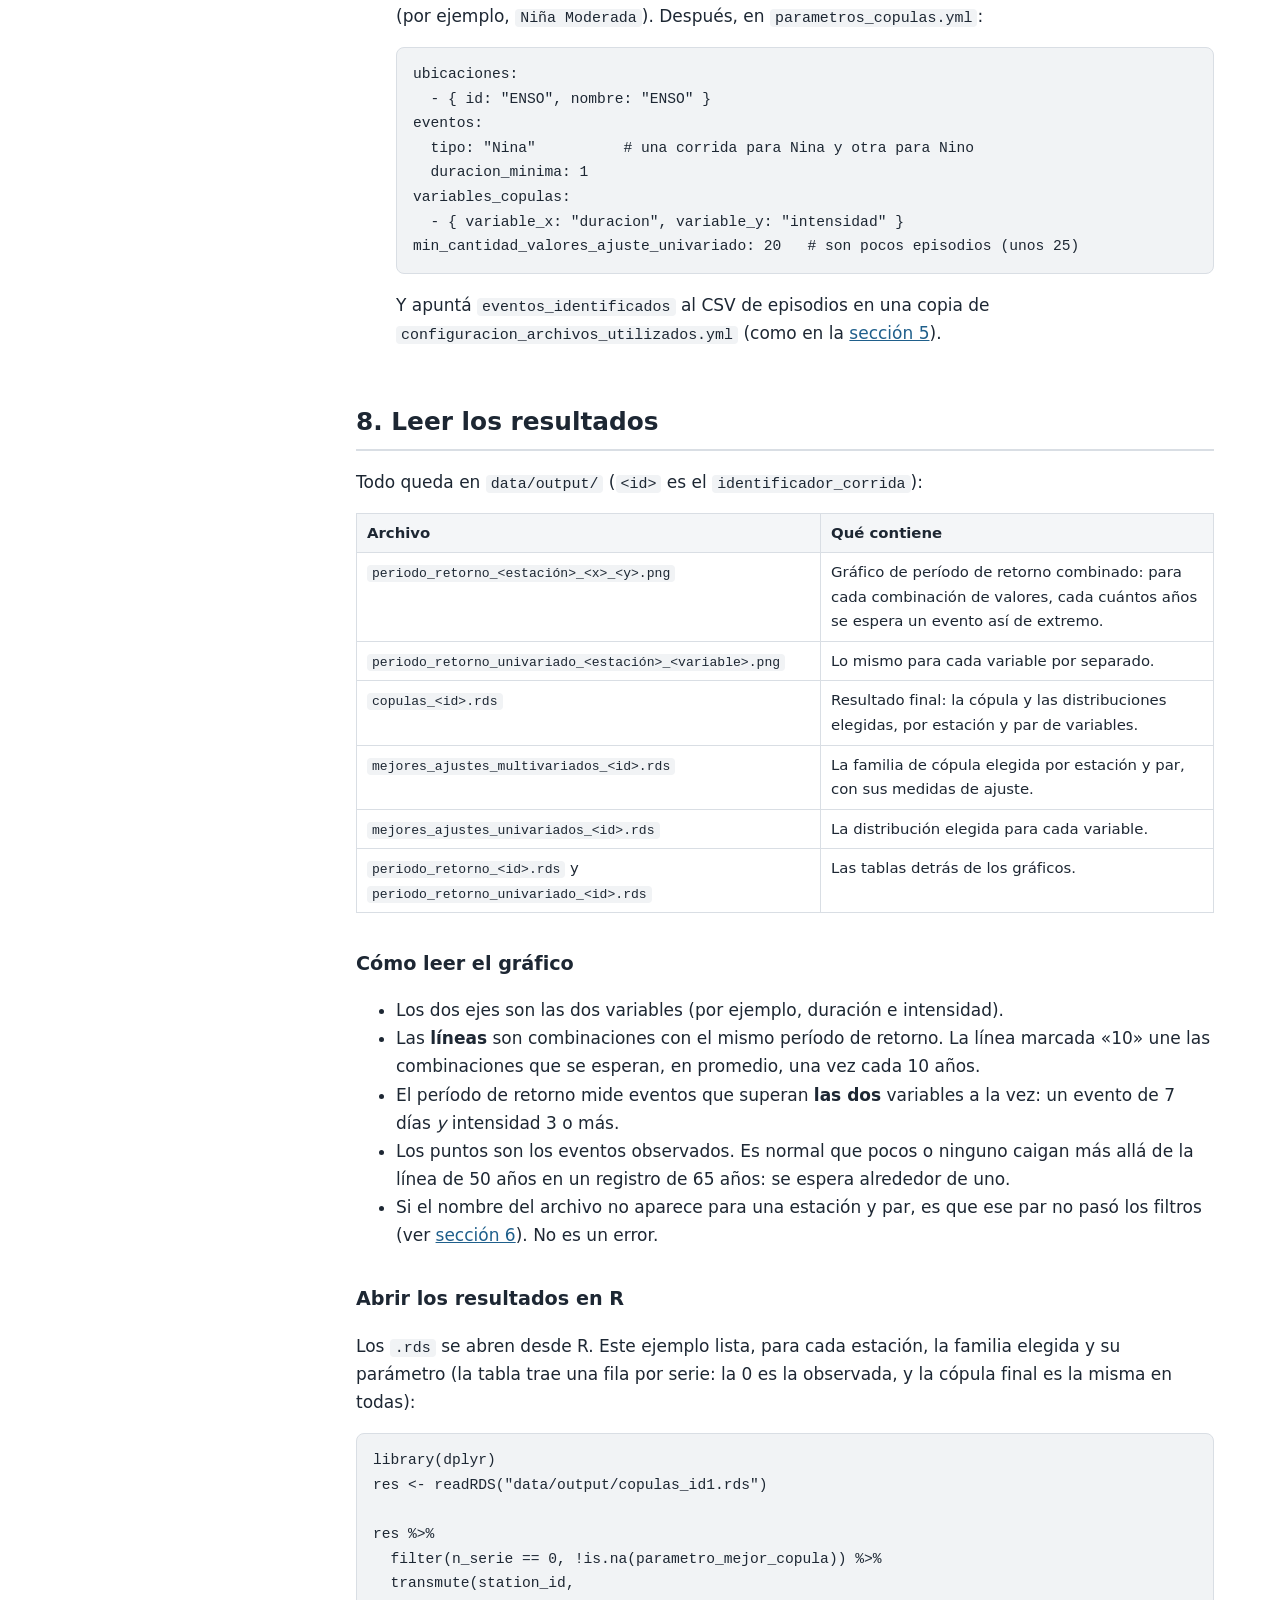
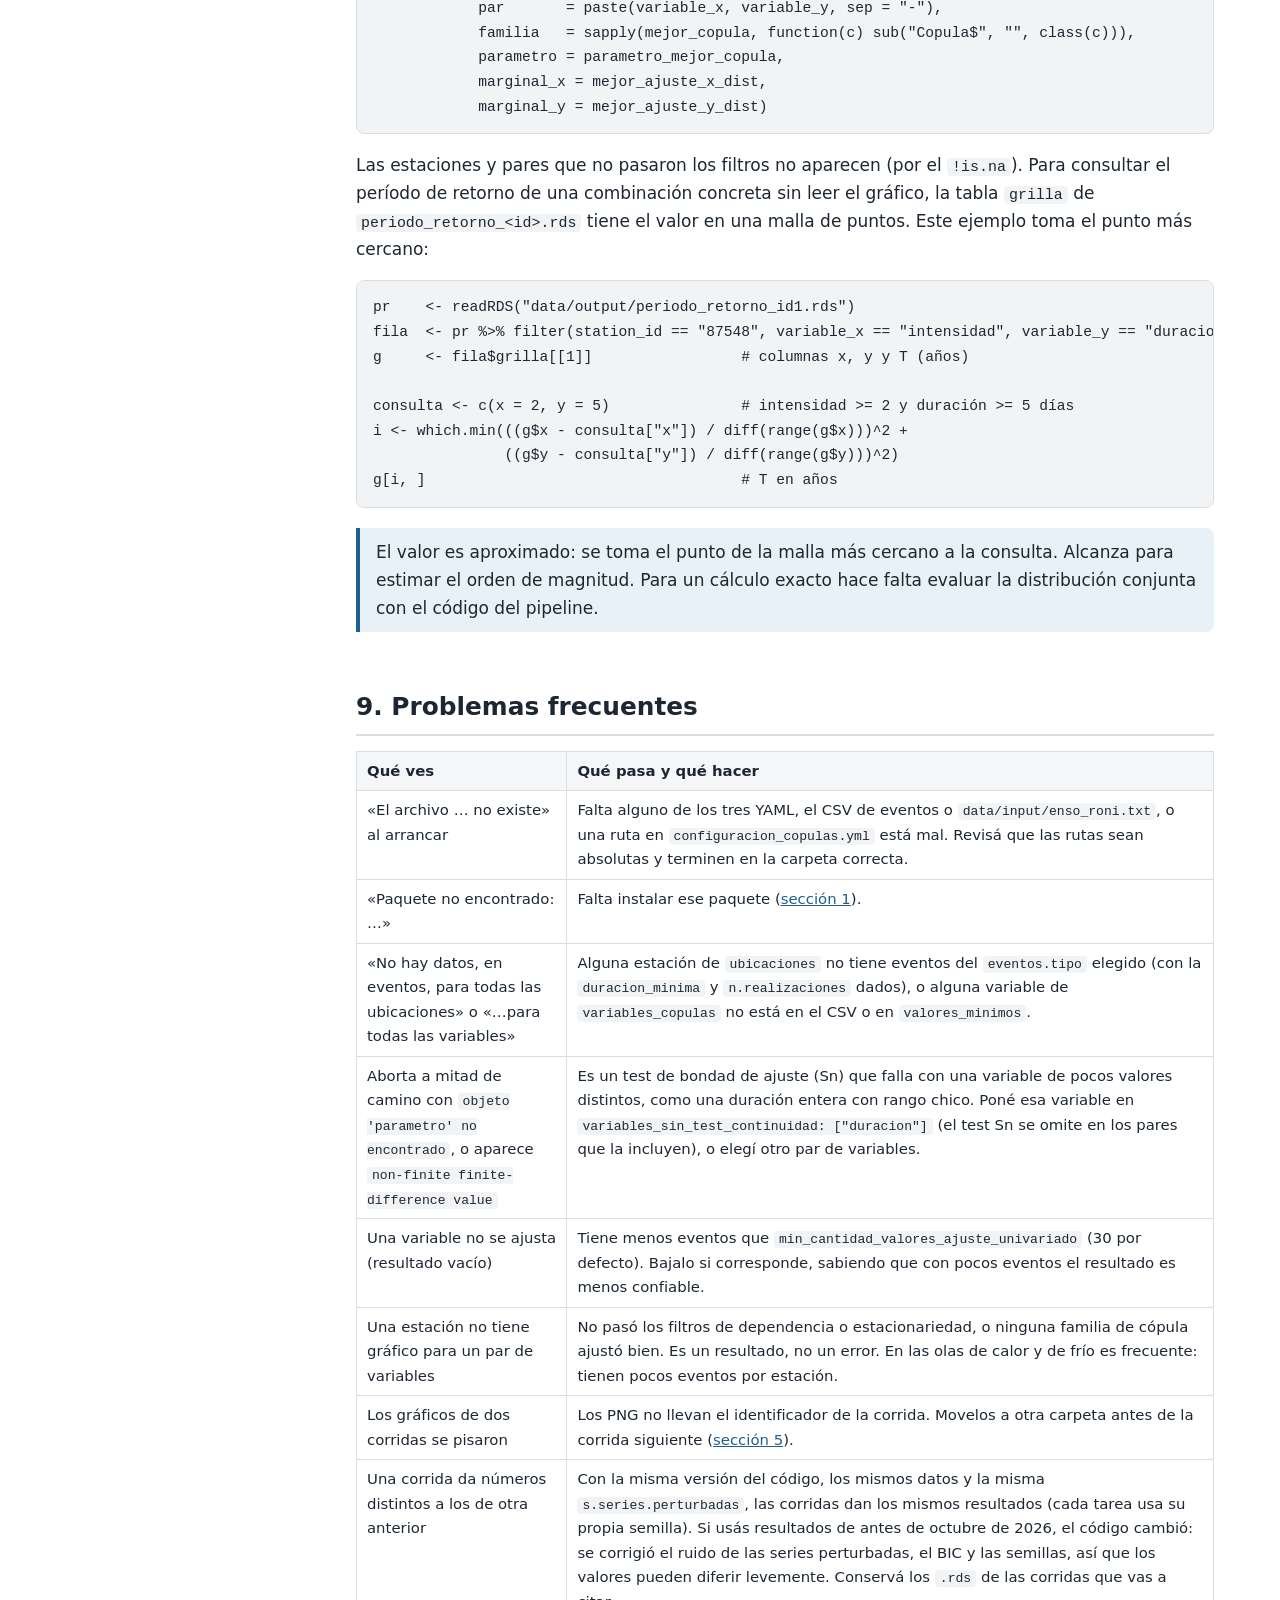
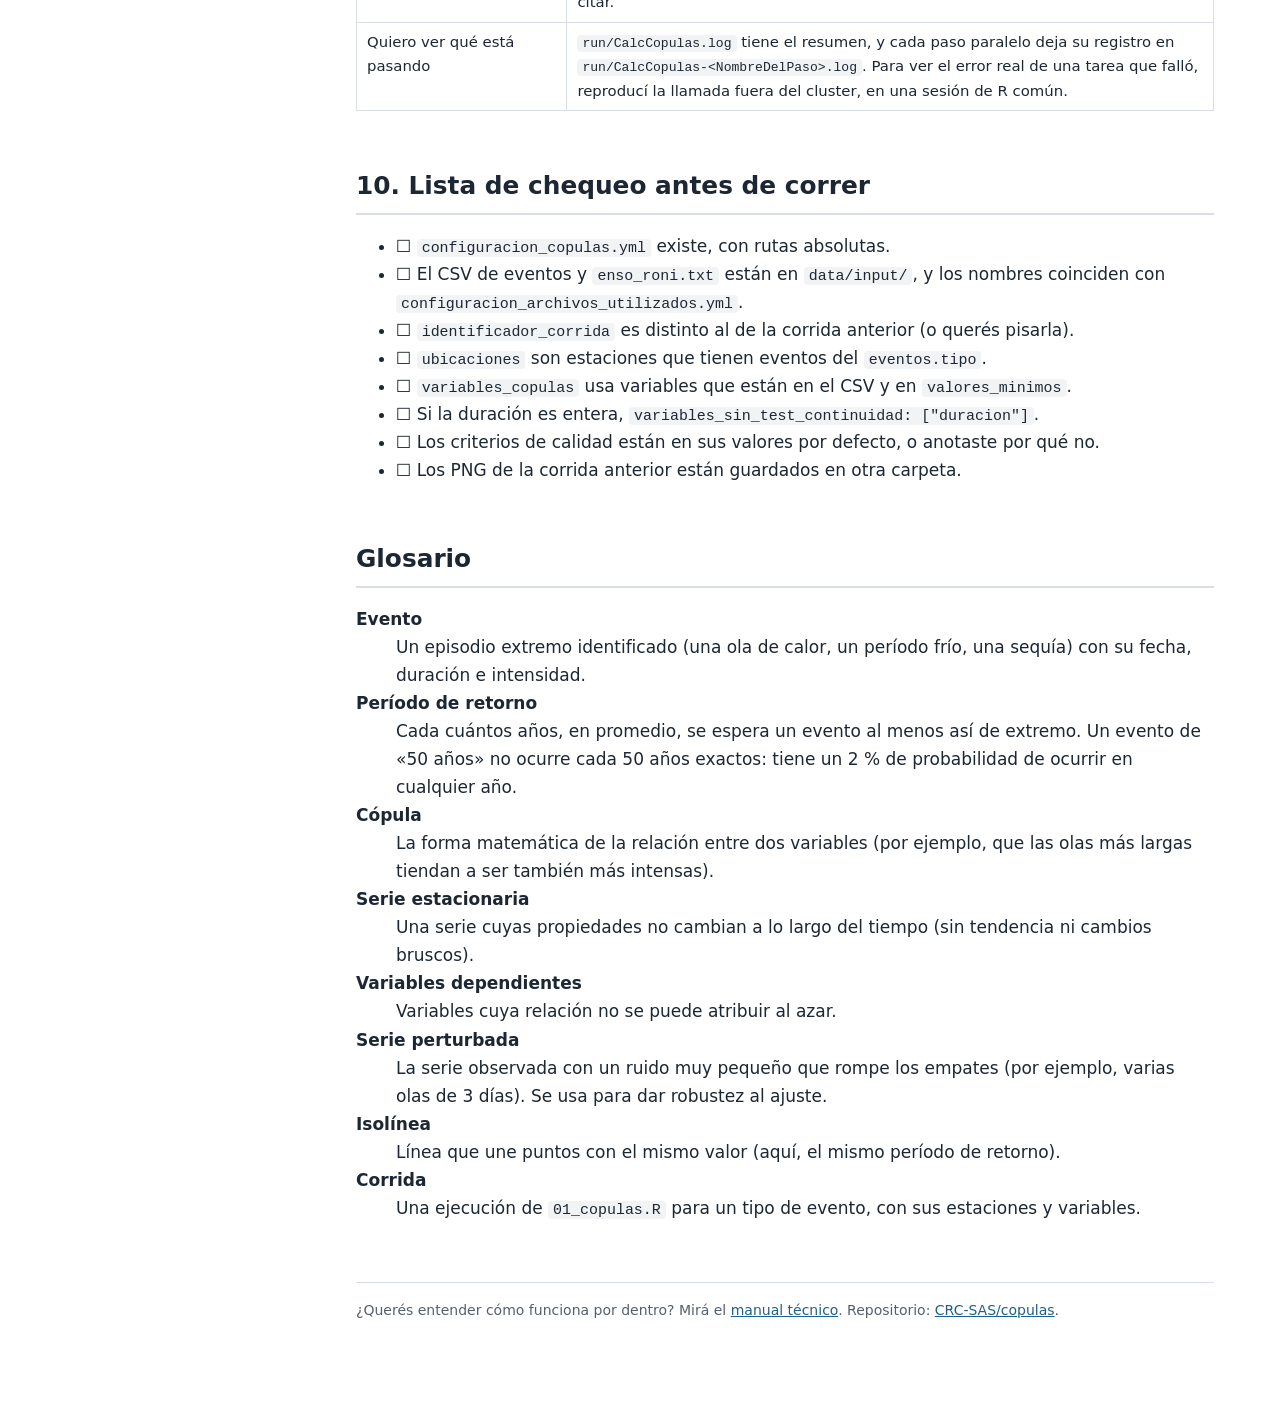
==== commit aebe6ded: "docs: documentar las correcciones de implementacion, la reproducibilidad y la referencia de Chen et " ====
--- a/docs/guia_de_uso.html
+++ b/docs/guia_de_uso.html
@@ -222,7 +222,7 @@
 <tr><td><code>periodo_retorno.niveles_anios</code></td><td>Los períodos de retorno de las isolíneas del gráfico (por defecto 2, 5, 10, 20, 50, 100, 200, 500).</td></tr>
 <tr><td><code>periodo_retorno.correccion_continuidad_duracion</code></td><td><code>true</code> por defecto. Hace que «duración de al menos 5 días» se evalúe a 4,5, porque la duración es entera. Con <code>false</code> el período de retorno de combinaciones con duración sale subestimado.</td></tr>
 <tr><td><code>periodo_retorno.graficar_distribucion_ajuste</code></td><td><code>false</code> por defecto. Con <code>true</code> genera un histograma por estación y variable (muchos PNG).</td></tr>
-<tr><td><code>n.series.perturbadas</code>, <code>s.series.perturbadas</code></td><td>Cantidad de series con ruido (2) y semilla (123). Dejalos como están para poder comparar con otras corridas.</td></tr>
+<tr><td><code>n.series.perturbadas</code>, <code>s.series.perturbadas</code></td><td>Cantidad de series con ruido (2) y semilla (123). La semilla también fija todos los pasos con simulación. Dejalos como están para poder comparar con otras corridas.</td></tr>
 </table>
 
 <!-- ============================================================ -->
@@ -302,7 +302,7 @@
 <tr><td>Una variable no se ajusta (resultado vacío)</td><td>Tiene menos eventos que <code>min_cantidad_valores_ajuste_univariado</code> (30 por defecto). Bajalo si corresponde, sabiendo que con pocos eventos el resultado es menos confiable.</td></tr>
 <tr><td>Una estación no tiene gráfico para un par de variables</td><td>No pasó los filtros de dependencia o estacionariedad, o ninguna familia de cópula ajustó bien. Es un resultado, no un error. En las olas de calor y de frío es frecuente: tienen pocos eventos por estación.</td></tr>
 <tr><td>Los gráficos de dos corridas se pisaron</td><td>Los PNG no llevan el identificador de la corrida. Movelos a otra carpeta antes de la corrida siguiente (<a href="#varios">sección 5</a>).</td></tr>
-<tr><td>Dos corridas iguales dan números levemente distintos</td><td>Algunos pasos usan números aleatorios que no se fijan (por ejemplo, el desempate de rangos y los tests de bondad de ajuste). Las diferencias pequeñas son normales. Si necesitás exactamente los mismos números más adelante, conservá los <code>.rds</code> de resultados de la corrida.</td></tr>
+<tr><td>Una corrida da números distintos a los de otra anterior</td><td>Con la misma versión del código, los mismos datos y la misma <code>s.series.perturbadas</code>, las corridas dan los mismos resultados (cada tarea usa su propia semilla). Si usás resultados de antes de octubre de 2026, el código cambió: se corrigió el ruido de las series perturbadas, el BIC y las semillas, así que los valores pueden diferir levemente. Conservá los <code>.rds</code> de las corridas que vas a citar.</td></tr>
 <tr><td>Quiero ver qué está pasando</td><td><code>run/CalcCopulas.log</code> tiene el resumen, y cada paso paralelo deja su registro en <code>run/CalcCopulas-&lt;NombreDelPaso&gt;.log</code>. Para ver el error real de una tarea que falló, reproducí la llamada fuera del cluster, en una sesión de R común.</td></tr>
 </table>
 
--- a/docs/assets/estilo.css
+++ b/docs/assets/estilo.css
@@ -0,0 +1,67 @@
+/* Estilo compartido de la documentacion (GitHub Pages). Sin dependencias externas. */
+:root {
+  --fondo: #ffffff; --fondo2: #f4f6f8; --texto: #1d2733; --suave: #56606b; --linea: #d9dee4;
+  --azul: #1f5f8b; --azul-fondo: #e8f1f8; --calor: #b4491f; --calor-fondo: #fbeee7;
+  --verde: #2e7d4f; --verde-fondo: #e7f4ec; --ambar: #8a5a00; --ambar-fondo: #fff4dc;
+  --codigo: #f1f3f5; --ancho: 880px;
+}
+@media (prefers-color-scheme: dark) {
+  :root {
+    --fondo: #14181d; --fondo2: #1c222a; --texto: #e6eaee; --suave: #9aa5b1; --linea: #34404c;
+    --azul: #7db7e0; --azul-fondo: #182a39; --calor: #f0a07c; --calor-fondo: #3a2418;
+    --verde: #7fd3a0; --verde-fondo: #17301f; --ambar: #f2c46d; --ambar-fondo: #3a2e12; --codigo: #1f262e;
+  }
+}
+* { box-sizing: border-box; }
+html { scroll-behavior: smooth; scroll-padding-top: 64px; }
+body { margin: 0; background: var(--fondo); color: var(--texto); font: 17px/1.65 system-ui, -apple-system, "Segoe UI", Roboto, sans-serif; }
+a { color: var(--azul); }
+header.barra { position: sticky; top: 0; z-index: 10; background: var(--fondo); border-bottom: 1px solid var(--linea); }
+header.barra nav { max-width: 1180px; margin: 0 auto; padding: 10px 16px; display: flex; gap: 20px; flex-wrap: wrap; align-items: center; font-size: 15px; }
+header.barra nav strong { margin-right: auto; }
+header.barra nav a { text-decoration: none; color: var(--suave); }
+header.barra nav a.activo, header.barra nav a:hover { color: var(--azul); font-weight: 600; }
+.pagina { max-width: 1180px; margin: 0 auto; padding: 0 16px 80px; display: grid; grid-template-columns: 250px minmax(0, 1fr); gap: 40px; }
+aside.indice { position: sticky; top: 56px; align-self: start; max-height: calc(100vh - 70px); overflow: auto; padding: 24px 0; font-size: 14.5px; }
+aside.indice ol, aside.indice ul { list-style: none; margin: 0; padding: 0; }
+aside.indice li { margin: 4px 0; }
+aside.indice ul { padding-left: 14px; }
+aside.indice a { text-decoration: none; color: var(--suave); }
+aside.indice a:hover { color: var(--azul); }
+main { max-width: var(--ancho); min-width: 0; padding-top: 24px; }
+main.solo { grid-column: 1 / -1; margin: 0 auto; }
+h1 { font-size: 2.1rem; line-height: 1.2; margin: 0.4em 0 0.3em; }
+h2 { font-size: 1.55rem; margin: 2.2em 0 0.5em; padding-bottom: 0.25em; border-bottom: 2px solid var(--linea); }
+h3 { font-size: 1.2rem; margin: 1.8em 0 0.4em; }
+h4 { font-size: 1.02rem; margin: 1.4em 0 0.3em; color: var(--suave); text-transform: uppercase; letter-spacing: .04em; }
+p.lead { font-size: 1.12rem; color: var(--suave); }
+code { background: var(--codigo); padding: 1px 5px; border-radius: 4px; font: 0.88em ui-monospace, SFMono-Regular, Menlo, Consolas, monospace; }
+pre { background: var(--codigo); padding: 14px 16px; border-radius: 8px; overflow-x: auto; line-height: 1.45; border: 1px solid var(--linea); }
+pre code { background: none; padding: 0; font-size: 0.86em; }
+table { border-collapse: collapse; width: 100%; margin: 1em 0; font-size: 0.93rem; display: block; overflow-x: auto; }
+table > tbody, table > thead { display: table; width: 100%; }
+th, td { border: 1px solid var(--linea); padding: 7px 10px; text-align: left; vertical-align: top; }
+th { background: var(--fondo2); }
+figure { margin: 1.6em 0; }
+figure img, figure svg { max-width: 100%; height: auto; border: 1px solid var(--linea); border-radius: 8px; background: #fff; }
+figcaption { font-size: 0.9rem; color: var(--suave); margin-top: 6px; }
+.nota, .ojo, .ok, .definicion { border-left: 4px solid var(--azul); background: var(--azul-fondo); padding: 10px 16px; border-radius: 0 8px 8px 0; margin: 1.2em 0; }
+.ojo { border-color: var(--ambar); background: var(--ambar-fondo); }
+.ok { border-color: var(--verde); background: var(--verde-fondo); }
+.definicion { border-color: var(--calor); background: var(--calor-fondo); }
+.nota > :first-child, .ojo > :first-child, .ok > :first-child, .definicion > :first-child { margin-top: 0; }
+.nota > :last-child, .ojo > :last-child, .ok > :last-child, .definicion > :last-child { margin-bottom: 0; }
+.tarjetas { display: grid; grid-template-columns: repeat(auto-fit, minmax(260px, 1fr)); gap: 16px; margin: 1.5em 0; }
+.tarjeta { border: 1px solid var(--linea); border-radius: 12px; padding: 16px 18px; background: var(--fondo2); }
+.tarjeta h3 { margin-top: 0; }
+.tarjeta a.boton { display: inline-block; margin-top: 8px; padding: 6px 14px; border-radius: 8px; background: var(--azul); color: var(--fondo); text-decoration: none; font-weight: 600; }
+.pasos { counter-reset: paso; list-style: none; padding: 0; }
+.pasos > li { counter-increment: paso; position: relative; padding: 4px 0 4px 46px; margin: 14px 0; }
+.pasos > li > p:first-child { margin-top: 0; }
+.pasos > li::before { content: counter(paso); position: absolute; left: 0; top: 2px; width: 32px; height: 32px; border-radius: 50%; background: var(--azul); color: var(--fondo); font-weight: 700; display: flex; align-items: center; justify-content: center; }
+details { border: 1px solid var(--linea); border-radius: 8px; padding: 8px 14px; margin: 1em 0; background: var(--fondo2); }
+summary { cursor: pointer; font-weight: 600; }
+.pie { margin-top: 60px; padding-top: 16px; border-top: 1px solid var(--linea); color: var(--suave); font-size: 14px; }
+.katex-display { overflow-x: auto; overflow-y: hidden; }
+@media (max-width: 900px) { .pagina { grid-template-columns: 1fr; } aside.indice { position: static; max-height: none; padding-bottom: 0; } }
+@media print { header.barra, aside.indice { display: none; } .pagina { display: block; } }
